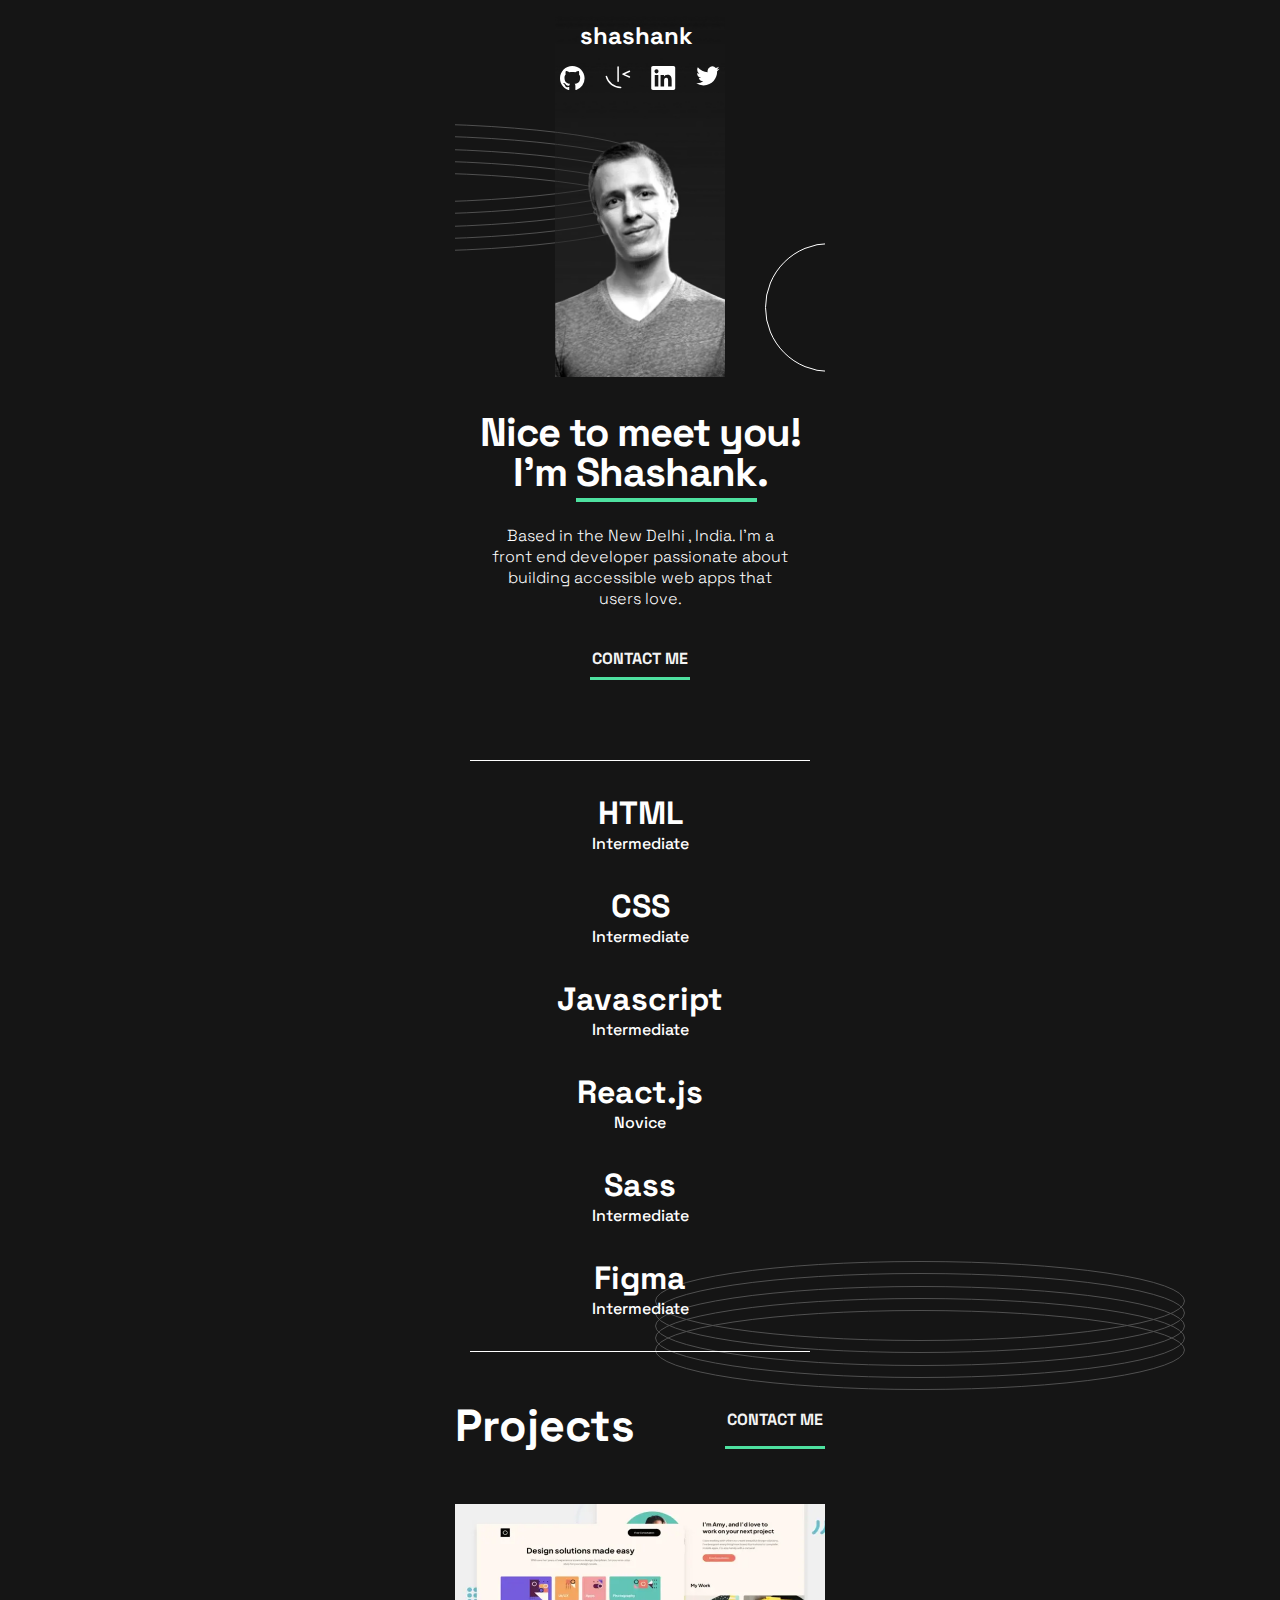
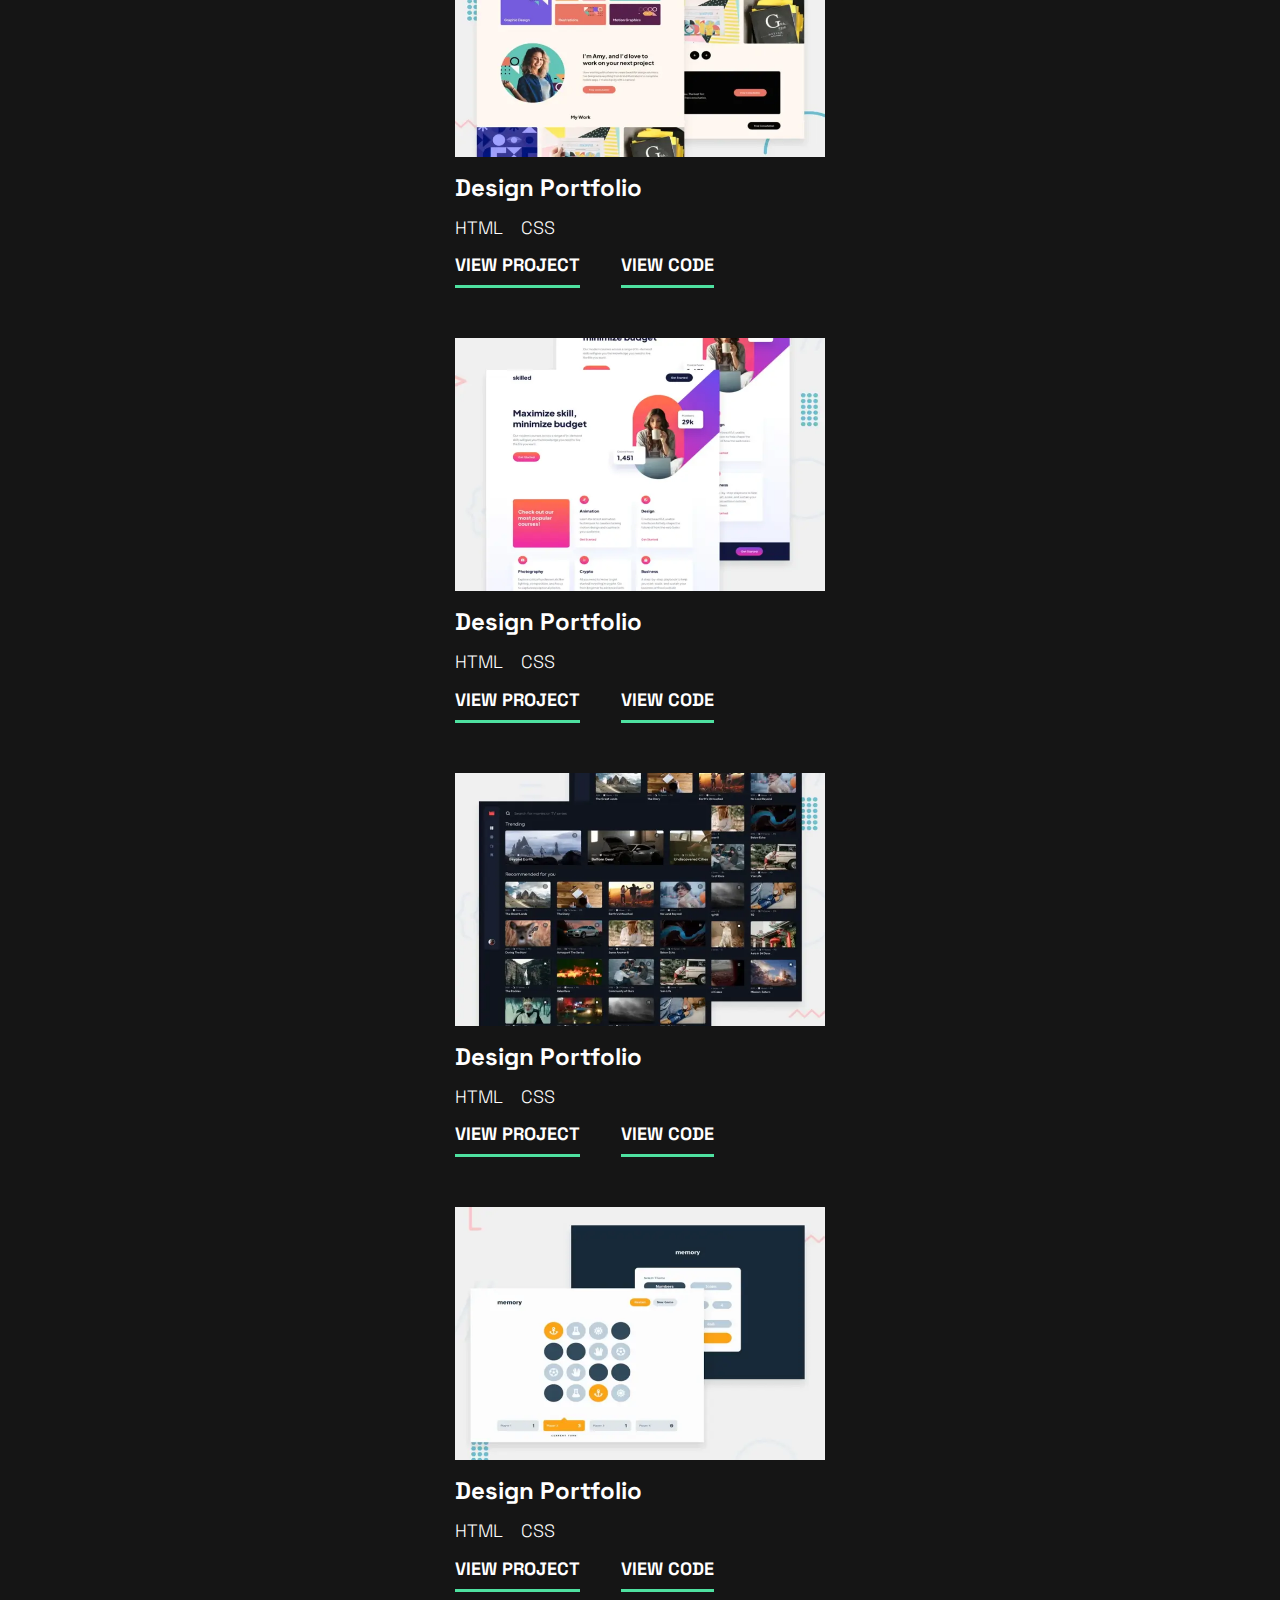
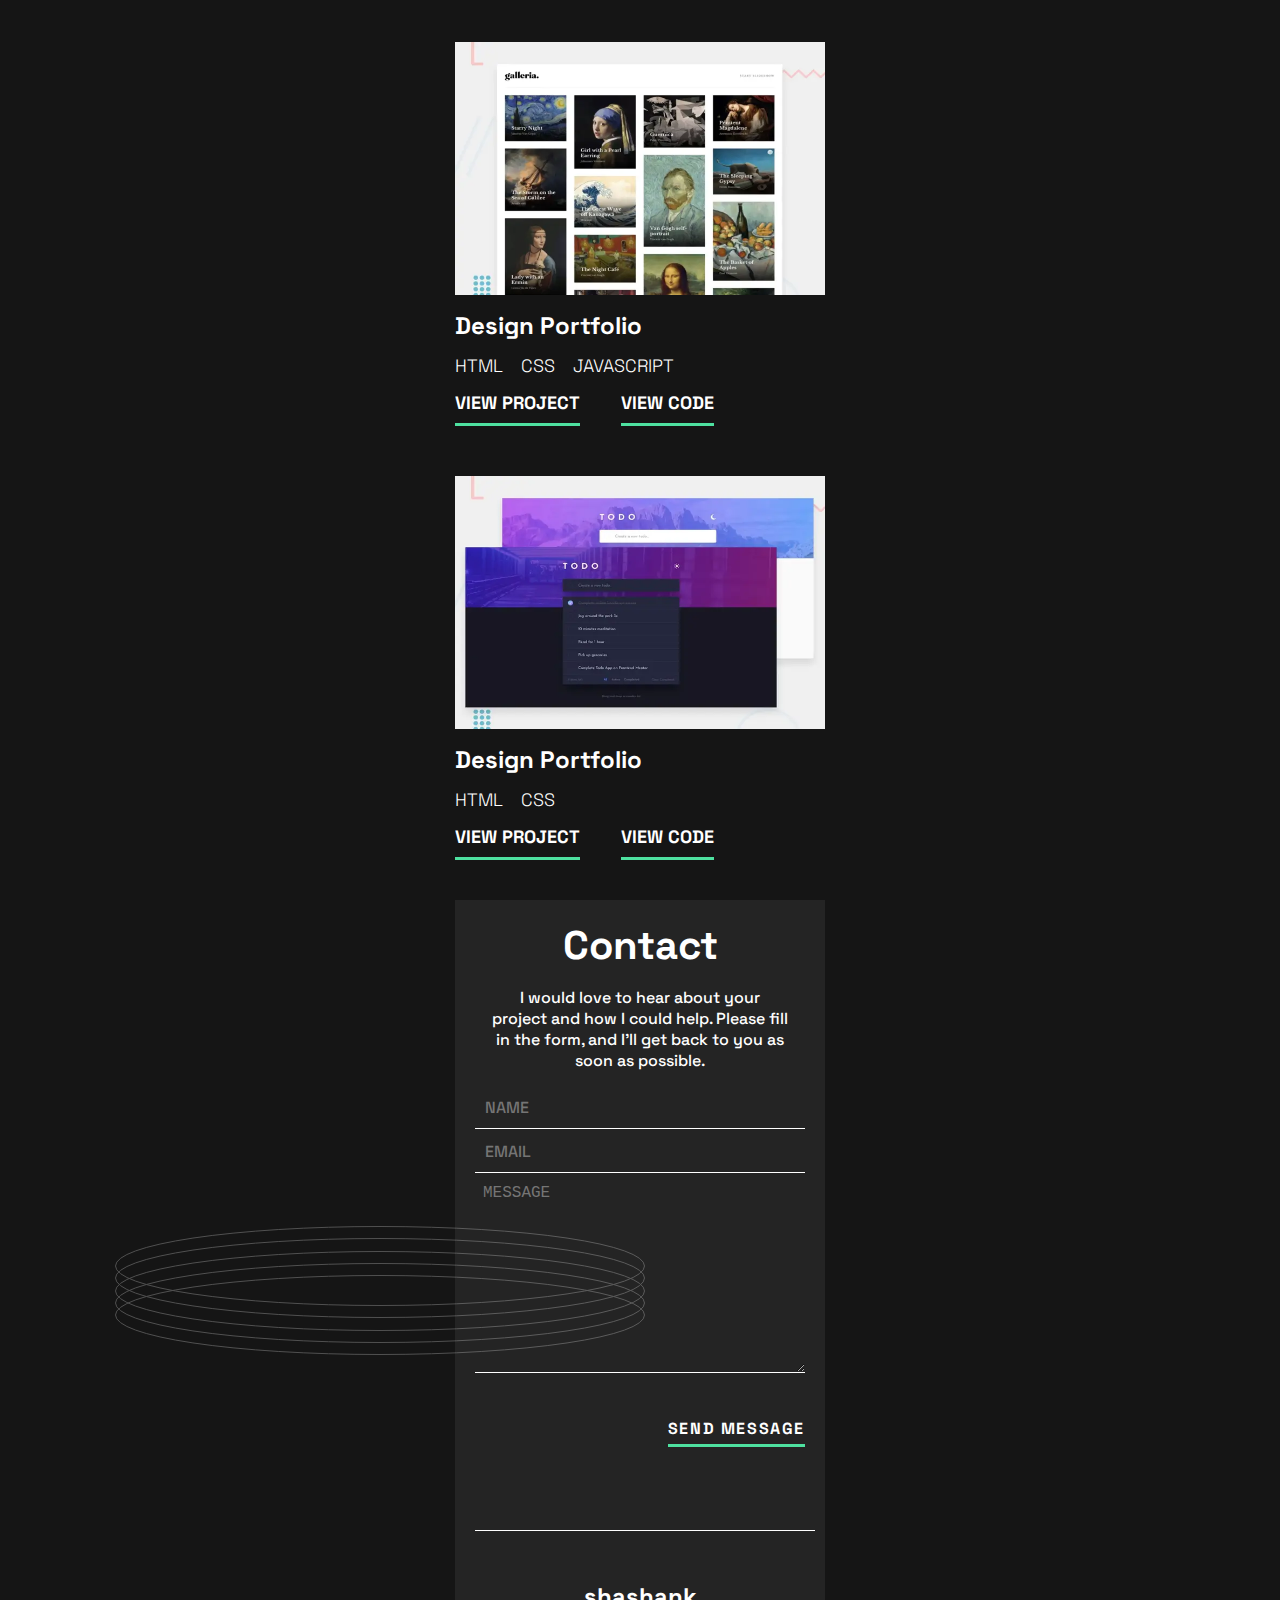
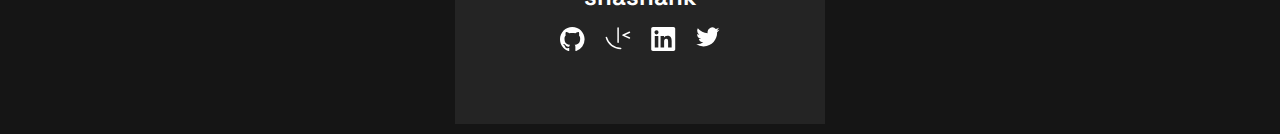
==== index.html @ 98fce2a8 "Add files via upload" ====
<!DOCTYPE html>
<html lang="en">
<head>
    <meta charset="UTF-8">
    <meta name="viewport" content="width=device-width, initial-scale=1.0">
    <title>Portfolio</title>
    <link rel="stylesheet" href="style.css">
</head>
<body>
    <div class="hero-img"></div>
    <div class="wrapper">
        <header>
            <div class="logo">shashank</div>
            <nav>
                <ul>
                    <li><a href="#"><img src="./assets/images/icon-github.svg" alt=""></a></li>
                    <li><a href="#"><img src="./assets/images/icon-frontend-mentor.svg" alt=""></a></li>
                    <li><a href="#"><img src="./assets/images/icon-linkedin.svg" alt=""></a></li>
                    <li><a href="#"><img src="./assets/images/icon-twitter.svg" alt=""></a></li>
                </ul>
            </nav>
            <div class="decoration">
               <div class="rings"></div>
                <div class="circle"></div>
            </div>
        </header>
        <main>
                <h1>Nice to meet you! I'm <span>Shashank</span>.</h1>
                <h2>Based in the New Delhi , India. I'm a front end developer passionate about building accessible web apps that users love.</h2>

                <p class="contact"><a href="#">Contact Me</a></p>
                
                <span id="separator"></span>
        </main> 
        <section class="skills">
            <h3>HTML</h3>
            <p>Intermediate</p>
            
            <h3>CSS</h3>
            <p>Intermediate</p>

            <h3>Javascript</h3>
            <p>Intermediate</p>

            <h3>React.js</h3>
            <p>Novice</p>

            <h3>Sass</h3>
            <p>Intermediate</p>
            
            <h3>Figma</h3>
            <p>Intermediate</p>
            <div class="rings left"></div>
            <span id="separator"></span>
        </section>
        <section>
            <div class="works">
                <h2>Projects</h2>
                <h3 class="contact"><a href="#">Contact me</a></h3>
            </div>
            <div class="projects">
                <img src="./assets/images/thumbnail-project-1-small.webp" alt="">
                <p class="title">Design Portfolio</p>
                <div class="tag">
                    <p>html</p>
                    <p>css</p>
                </div>
                <div class="source">
                    <a href="#" class="live">View Project</a>
                    <a href="#" class="live">View Code</a>
                </div>
            </div>
            <div class="projects">
                <img src="./assets/images/thumbnail-project-2-small.webp" alt="">
                <p class="title">Design Portfolio</p>
                <div class="tag">
                    <p>html</p>
                    <p>css</p>
                </div>
                <div class="source">
                    <a href="#" class="live">View Project</a>
                    <a href="#" class="live">View Code</a>
                </div>
            </div>
            <div class="projects">
                <img src="./assets/images/thumbnail-project-4-small.webp" alt="">
                <p class="title">Design Portfolio</p>
                <div class="tag">
                    <p>html</p>
                    <p>css</p>
                </div>
                <div class="source">
                    <a href="#" class="live">View Project</a>
                    <a href="#" class="live">View Code</a>
                </div>
            </div>
            <div class="projects">
                <img src="./assets/images/thumbnail-project-5-small.webp" alt="">
                <p class="title">Design Portfolio</p>
                <div class="tag">
                    <p>html</p>
                    <p>css</p>
                </div>
                <div class="source">
                    <a href="#" class="live">View Project</a>
                    <a href="#" class="live">View Code</a>
                </div>
            </div>
            <div class="projects">
                <img src="./assets/images/thumbnail-project-6-small.webp" alt="">
                <p class="title">Design Portfolio</p>
                <div class="tag">
                    <p>html</p>
                    <p>css</p>
                    <p>Javascript</p>
                </div>
                <div class="source">
                    <a href="#" class="live">View Project</a>
                    <a href="#" class="live">View Code</a>
                </div>
            </div>
            <div class="projects">
                <img src="./assets/images/thumbnail-project-3-small.webp" alt="">
                <p class="title">Design Portfolio</p>
                <div class="tag">
                    <p>html</p>
                    <p>css</p>
                </div>
                <div class="source">
                    <a href="#" class="live">View Project</a>
                    <a href="#" class="live">View Code</a>
                </div>
            </div>
        </section>
        <section class="contact-form">
            <h1>Contact</h1>
            <h3>I would love to hear about your project and how I could help. Please fill in the form, and I’ll get back to you as soon as possible.</h3>
            <form action="POST">
               <input type="text" placeholder="NAME">
               <input type="email" placeholder="EMAIL">
               <textarea name="message" id="" cols="30" rows="10" placeholder="MESSAGE"></textarea>
               <div class="form"></div>
               <p class="submit"><a href="#" type="submit">Send Message</a></p>
              
            </form>
            <span id="separator"></span>
            <header class="footer">
                <div class="logo">shashank</div>
                <nav>
                    <ul>
                        <li><a href="#"><img src="./assets/images/icon-github.svg" alt=""></a></li>
                        <li><a href="#"><img src="./assets/images/icon-frontend-mentor.svg" alt=""></a></li>
                        <li><a href="#"><img src="./assets/images/icon-linkedin.svg" alt=""></a></li>
                        <li><a href="#"><img src="./assets/images/icon-twitter.svg" alt=""></a></li>
                    </ul>
                </nav>
            </header>
        </section>
        
    </div>
</body>
</html>
---- style.css ----
/* -----------------root values -------------------- */
@import url('https://fonts.googleapis.com/css2?family=Space+Grotesk:wght@300;400;500;600;700&display=swap');
:root{
    --background-color: #151515;
    --green-color: #4EE1A0;
    --light-dark: #242424;
    --white: #D9D9D9;
    --pure-white: #FFFFFF;
}
html{
    font-size: 62.5%;
}
::-webkit-scrollbar{
    display: none;
}
.HeadingXL{
    font-family: 'Space Grotesk', sans-serif;
    font-weight: bold;
    font-size: 8.8rem;
    line-height: 8.8rem;
    letter-spacing: -.2rem;
}

.HeadingL{
    font-family: 'Space Grotesk' , sans-serif;
    font-weight: bold;
    font-size: 4.8rem;
    line-height: 5.6rem;
    letter-spacing: -.1rem;
    

}

.HeadingM{
    font-family: 'Space Grotesk';
    font-weight: bold;
    font-size: 2.4rem;
    line-height: 3.2rem;
    letter-spacing: 0rem;
}

.Body{
    font-family: 'Space Grotesk', sans-serif;
    font-weight: 500;
    font-size: 1.8rem;
    line-height: 2.8rem;
    letter-spacing: 0;
}

/* !-----------------------------------Mobile First CSS ------------------------------ */
/* ------------------------body------------------------- */
*,::before,::after{
    margin: 0;
    padding: 0;
    box-sizing: border-box;
    
}
body{
    background-color: var(--background-color);
    font-family: 'Space Grotesk', sans-serif;
    color: white;
    max-width: 365px;
    height: auto;
    margin: 0 auto;
    max-width: 37em;
    
}

/*----------header-----------------*/
.wrapper{
    margin: 0 auto;
    max-width: 37em;
    overflow: hidden;
}


header{
   padding: 2em;
}
.logo{
    font-size: 2.4rem;
    width: 12rem;
    font-weight: bold;
    margin: 0 auto;
    z-index: 1;
}
nav ul {
    z-index: 1;
    display: flex;
    justify-content: center;
    gap: 2em;
    margin-top: 1.5em;
    list-style: none;
}

.hero-img{
    background-image: url('./assets/images/image-profile-mobile.webp');
    background-repeat: no-repeat;
    width: 17em;
    height: 38em;
    background-position: center center;
    background-size: contain;
    margin: 0 auto;
    z-index: -2;
    position: absolute;
    top: 0;
    left: 0;
    right: 0;
}
.decoration{
    height: 30em;
}
.rings{
    background: url('./assets/images/pattern-rings.svg');
    width: 60em;
    height: 30em;
    background-repeat: no-repeat;
    z-index: -3;
    position: relative;
    transform: translateX(-35em) translateY(3em);
}
.circle{
    background: url('./assets/images/pattern-circle.svg');
    width: 20em;
    height: 130px;
    position: relative;
    transform: translateX(29em) translateY(-15em);
    background-repeat: no-repeat;
    z-index: -4;
}
/* ----------------------main------------------- */

main h1{

    font-weight: bold;
    font-size: 4rem;
    line-height: 4rem;
    letter-spacing: -.1rem;
    text-align: center;
    top: 10em;
}
main h1 span{
    border-bottom: .4rem solid #4ee1a0;
}

main h2 {
    font-weight: 200;
    font-size: 1.6rem;
    text-align: center;
    padding: 2em;
}

.contact{
    text-align: center;
    text-transform: uppercase;
    font-size: 1.6rem;
    font-weight: bold;
    border-bottom: .3rem solid #4ee1a0;
    width: 10rem;
    margin: 0 auto 5em auto;
}

.contact a{
    color: #f3f3f3;
    text-decoration: none;
    padding-bottom: .5em;
    line-height: 2.25;
}

#separator{
    display:block;
    width: 34em;
    margin: 0 auto;
    border-bottom: 1px solid white;
}

.skills h3{
    text-align: center;
    font-size: 3.2rem;
    font-weight: bold;
    margin: 0;
}
.skills p{
    text-align: center;
    font-weight: 500;
    font-size: 1.6rem;
    margin-bottom: 2em;
}
.skills h3:nth-child(1){
    margin-top: 1em;
}

.left{
    width: 60em;
    transform: translateX(20em) translateY(-9em);
    z-index: -4;
    position: absolute;
}
.works{
    font-weight: bold;
    font-size: 3rem;
    display: flex;
    align-items: center;
    padding-top: 1.5em;
    justify-content: space-between;
}
.works .contact{
    margin: 0 ;
    padding-bottom: .5em;
}

/* ---------Projects------------ */
.projects{

   margin-top: 5em;

}
.projects img{
    width: 37em;
    height: 25.3em;
}
.projects .title{
    margin-top: .5em;
    font-size: 2.4rem;
    font-weight: bold;
    /* line-height: 3.2; */
}
.projects .tag  {
    text-align: right;
    text-transform: uppercase;
    display: flex;
    gap: 1em;
    font-size: 1.8rem;
    font-weight: 300;
    line-height: 2.8;
}
.source{
    display: flex;
    justify-content: space-between;
    width: 70%;
    font-size: 1.8rem;
    font-weight: bold;
    text-transform: uppercase;
}
.source a{
    text-decoration: none;
    color: white;
    padding-bottom: .5em;
    border-bottom: .2em solid #4ee1a0;
}
/* ------------contact form----------- */
.contact-form{
    margin-top: 4em;
    padding: 2em;
    background-color: var(--light-dark);
    text-align: center;
}
.contact-form h1{
    font-size: 4rem;
    font-weight: bold;
}
.contact-form h3{
    font-weight: 500;
    font-size: 1.6rem;
    padding: 1em;
}

.contact-form form input{
    font-family: 'Space Grotesk', sans-serif;
   width: 100%;
   font-size: 1.6rem;
   padding: .6em;
   font-weight: 500;
}

.contact-form form input[type="text"]{
    background: none;
    border-style: none;
    border-bottom: 1px solid white;
    margin-bottom: .2em;
    color: white;
   
}
.contact-form form input[type="email"]{
    background: none;
    border-style: none;
    border-bottom: 1px solid white;
    margin-bottom: .2em;
    color: white;
}
.contact-form form textarea{
    width: 100%;
    background: none;
    border-style: none;
    border-bottom: 1px solid white;
    color: white;
    font-size: 1.6rem;
    padding: .5em;
    font-weight: 500;
}
.submit{
    font-size: 1.6rem;
    font-weight: bold;
    text-transform: uppercase;
    line-height: 2.6;
    letter-spacing: .1em;
    text-align: right;
    padding-top: 2em;
    margin-bottom: 5em;
}

.form{
    background: url('./assets/images/pattern-rings.svg');
    width: 60em;
    transform: translateX(-36em) translateY(-15em);
    height: 20em;
    max-height: 20em;
    position: absolute;
    background-repeat: no-repeat;
    overflow: hidden;

}
.submit a{
    text-decoration: none;
    color: white;
    padding-bottom: .3em;
    border-bottom: .3rem solid #4ee1a0;
    
}
.footer{
    padding: 5em;
}

/* -------------Micro Interactions------------ */

 .contact:hover a{
    color: #4ee1a0;
}

.source .live:hover {
    color:#4ee1a0;
}

.submit:hover a{
    color:#4EE1A0;
}

.contact-form input[type="text"]:active,
.contact-form input[type="text"]:focus,
.contact-form input[type="email"]:active,
.contact-form input[type="email"]:focus,
.contact-form textarea:active,
.contact-form textarea:focus{
    outline: none;
    border-bottom: 1px solid #4ee1a0;
}
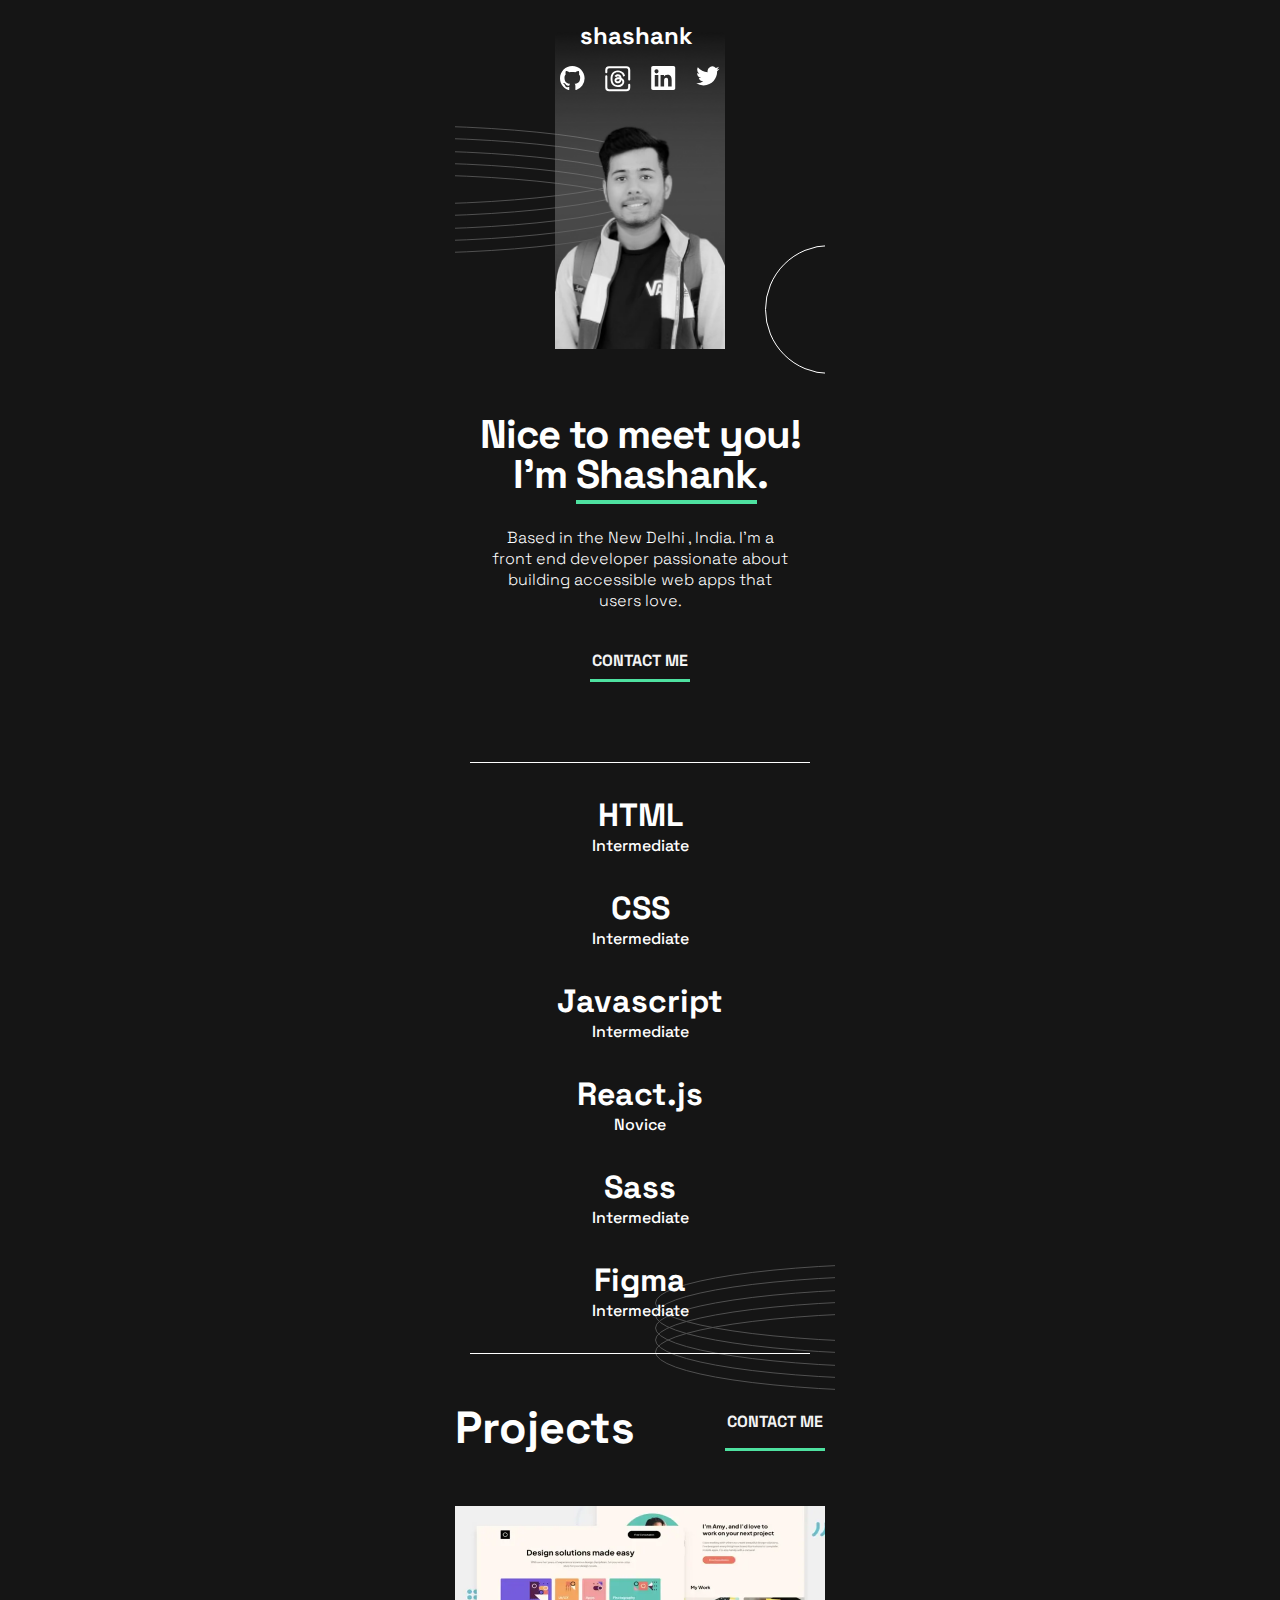
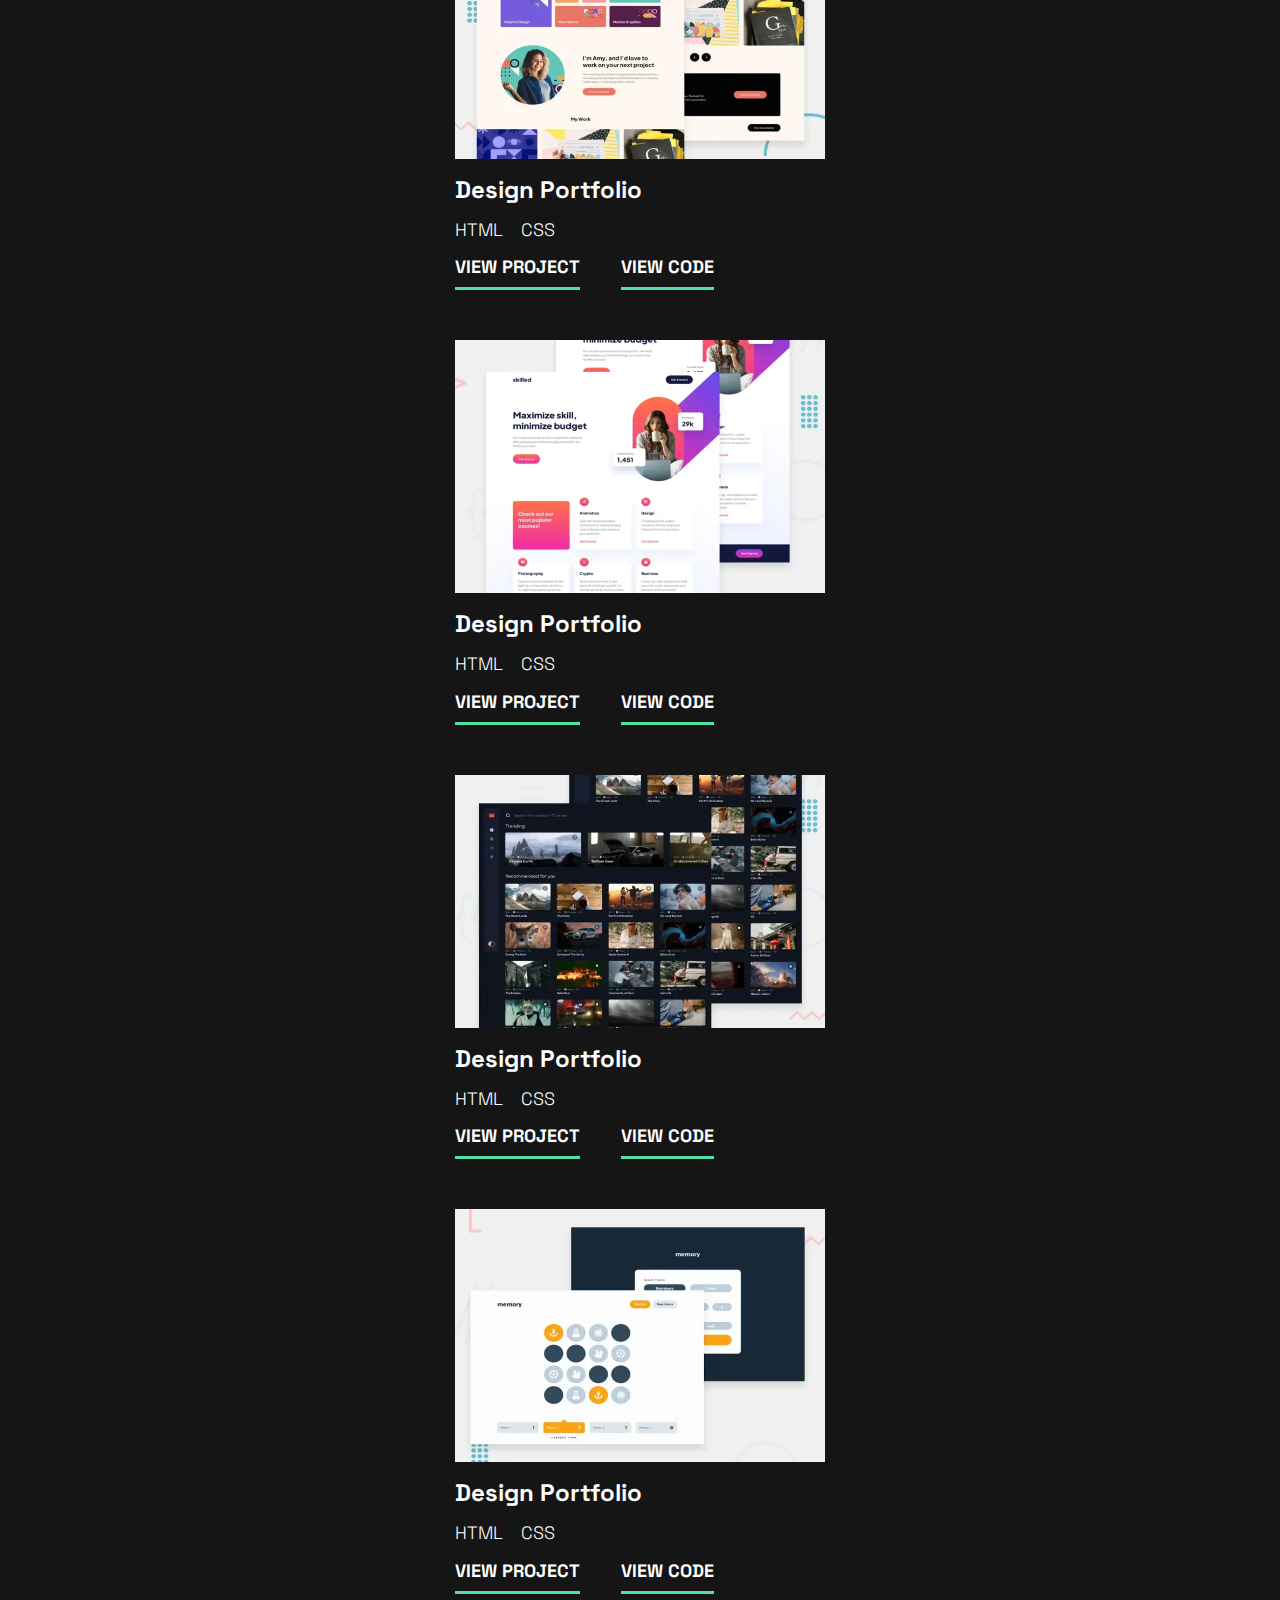
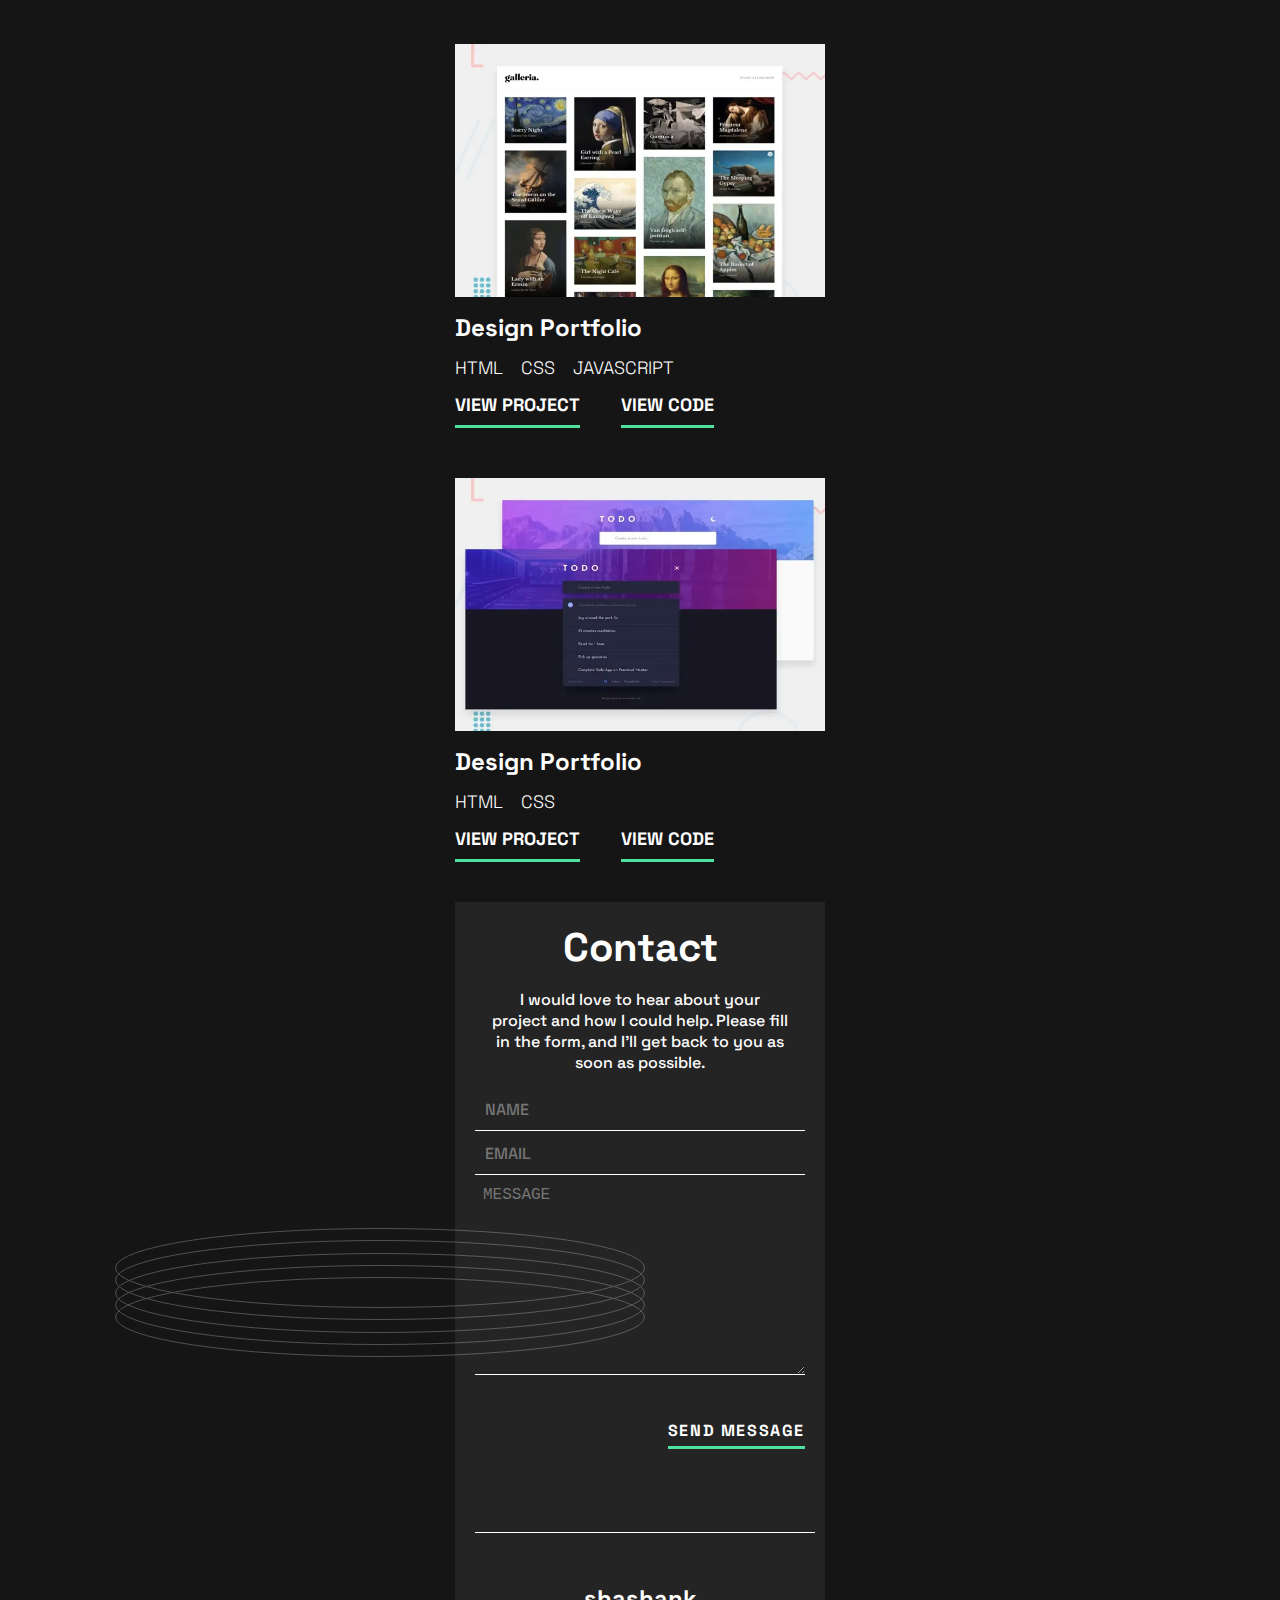
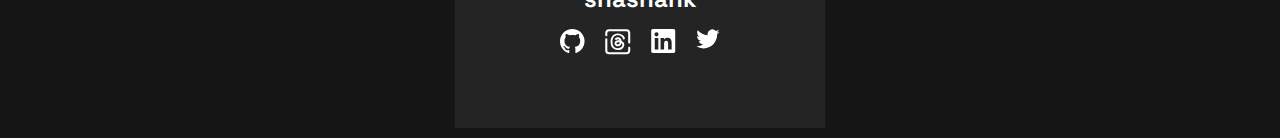
==== commit c037c5f5: "Updated Links" ====
--- a/index.html
+++ b/index.html
@@ -13,10 +13,10 @@
             <div class="logo">shashank</div>
             <nav>
                 <ul>
-                    <li><a href="#"><img src="./assets/images/icon-github.svg" alt=""></a></li>
-                    <li><a href="#"><img src="./assets/images/icon-frontend-mentor.svg" alt=""></a></li>
-                    <li><a href="#"><img src="./assets/images/icon-linkedin.svg" alt=""></a></li>
-                    <li><a href="#"><img src="./assets/images/icon-twitter.svg" alt=""></a></li>
+                    <li><a href="https://github.com/shashankdangi" target="_blank"><img src="./assets/images/icon-github.svg" alt=""></a></li>
+                    <li><a href="https://www.threads.net/@its_shashankdangi" target="_blank"><img src="./assets/images/threads.svg" alt=""></a></li>
+                    <li><a href="https://www.linkedin.com/in/shashank-dangi/" target="_blank"><img src="./assets/images/icon-linkedin.svg" alt=""></a></li>
+                    <li><a href="https://twitter.com/sss12212001" target="_blank"><img src="./assets/images/icon-twitter.svg" alt=""></a></li>
                 </ul>
             </nav>
             <div class="decoration">
@@ -148,10 +148,10 @@
                 <div class="logo">shashank</div>
                 <nav>
                     <ul>
-                        <li><a href="#"><img src="./assets/images/icon-github.svg" alt=""></a></li>
-                        <li><a href="#"><img src="./assets/images/icon-frontend-mentor.svg" alt=""></a></li>
-                        <li><a href="#"><img src="./assets/images/icon-linkedin.svg" alt=""></a></li>
-                        <li><a href="#"><img src="./assets/images/icon-twitter.svg" alt=""></a></li>
+                        <li><a href="https://github.com/shashankdangi" target="_blank"><img src="./assets/images/icon-github.svg" alt=""></a></li>
+                        <li><a href="https://www.threads.net/@its_shashankdangi" target="_blank"><img src="./assets/images/threads.svg" alt=""></a></li>
+                        <li><a href="https://www.linkedin.com/in/shashank-dangi/" target="_blank"><img src="./assets/images/icon-linkedin.svg" alt=""></a></li>
+                        <li><a href="https://twitter.com/sss12212001" target="_blank"><img src="./assets/images/icon-twitter.svg" alt=""></a></li>
                     </ul>
                 </nav>
             </header>
--- a/style.css
+++ b/style.css
@@ -94,7 +94,7 @@
 }
 
 .hero-img{
-    background-image: url('./assets/images/image-profile-mobile.webp');
+    background-image: url('./photo.webp');
     background-repeat: no-repeat;
     width: 17em;
     height: 38em;
@@ -195,6 +195,7 @@
     transform: translateX(20em) translateY(-9em);
     z-index: -4;
     position: absolute;
+    width: 18em;
 }
 .works{
     font-weight: bold;
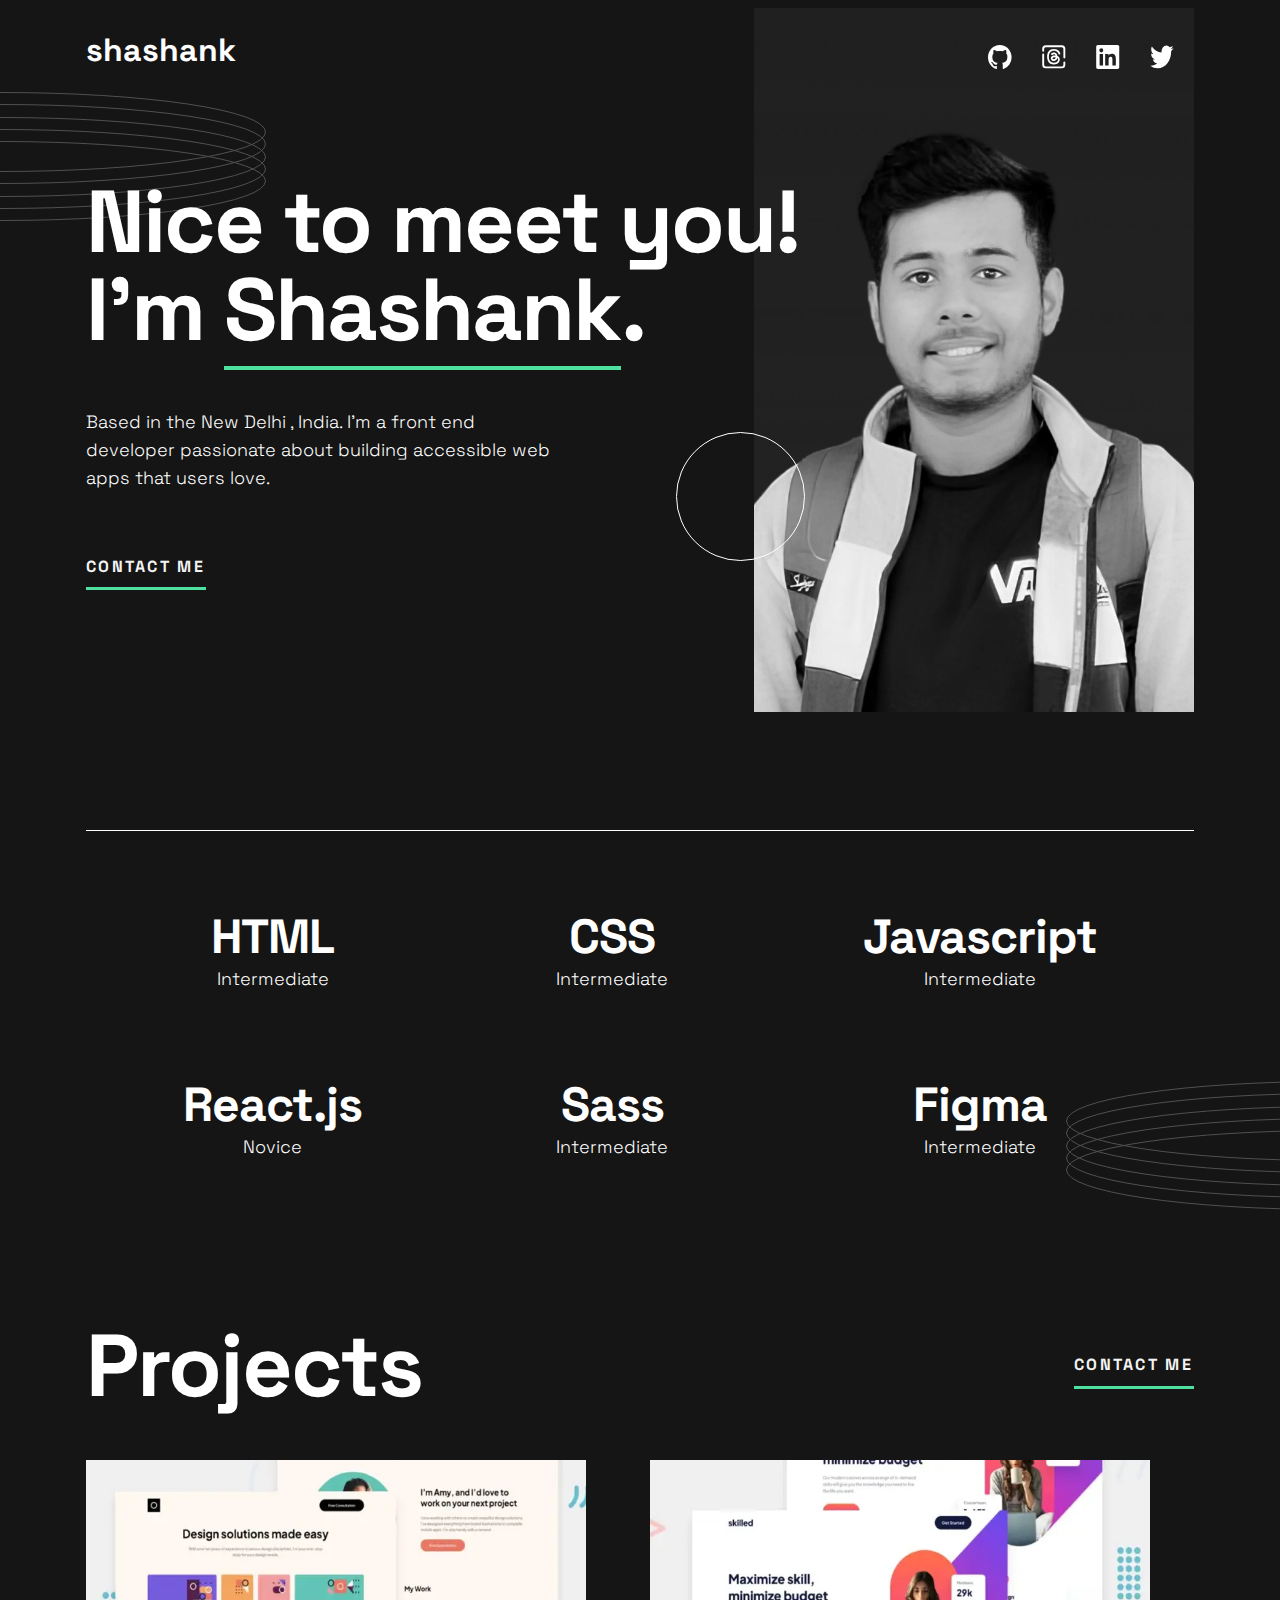
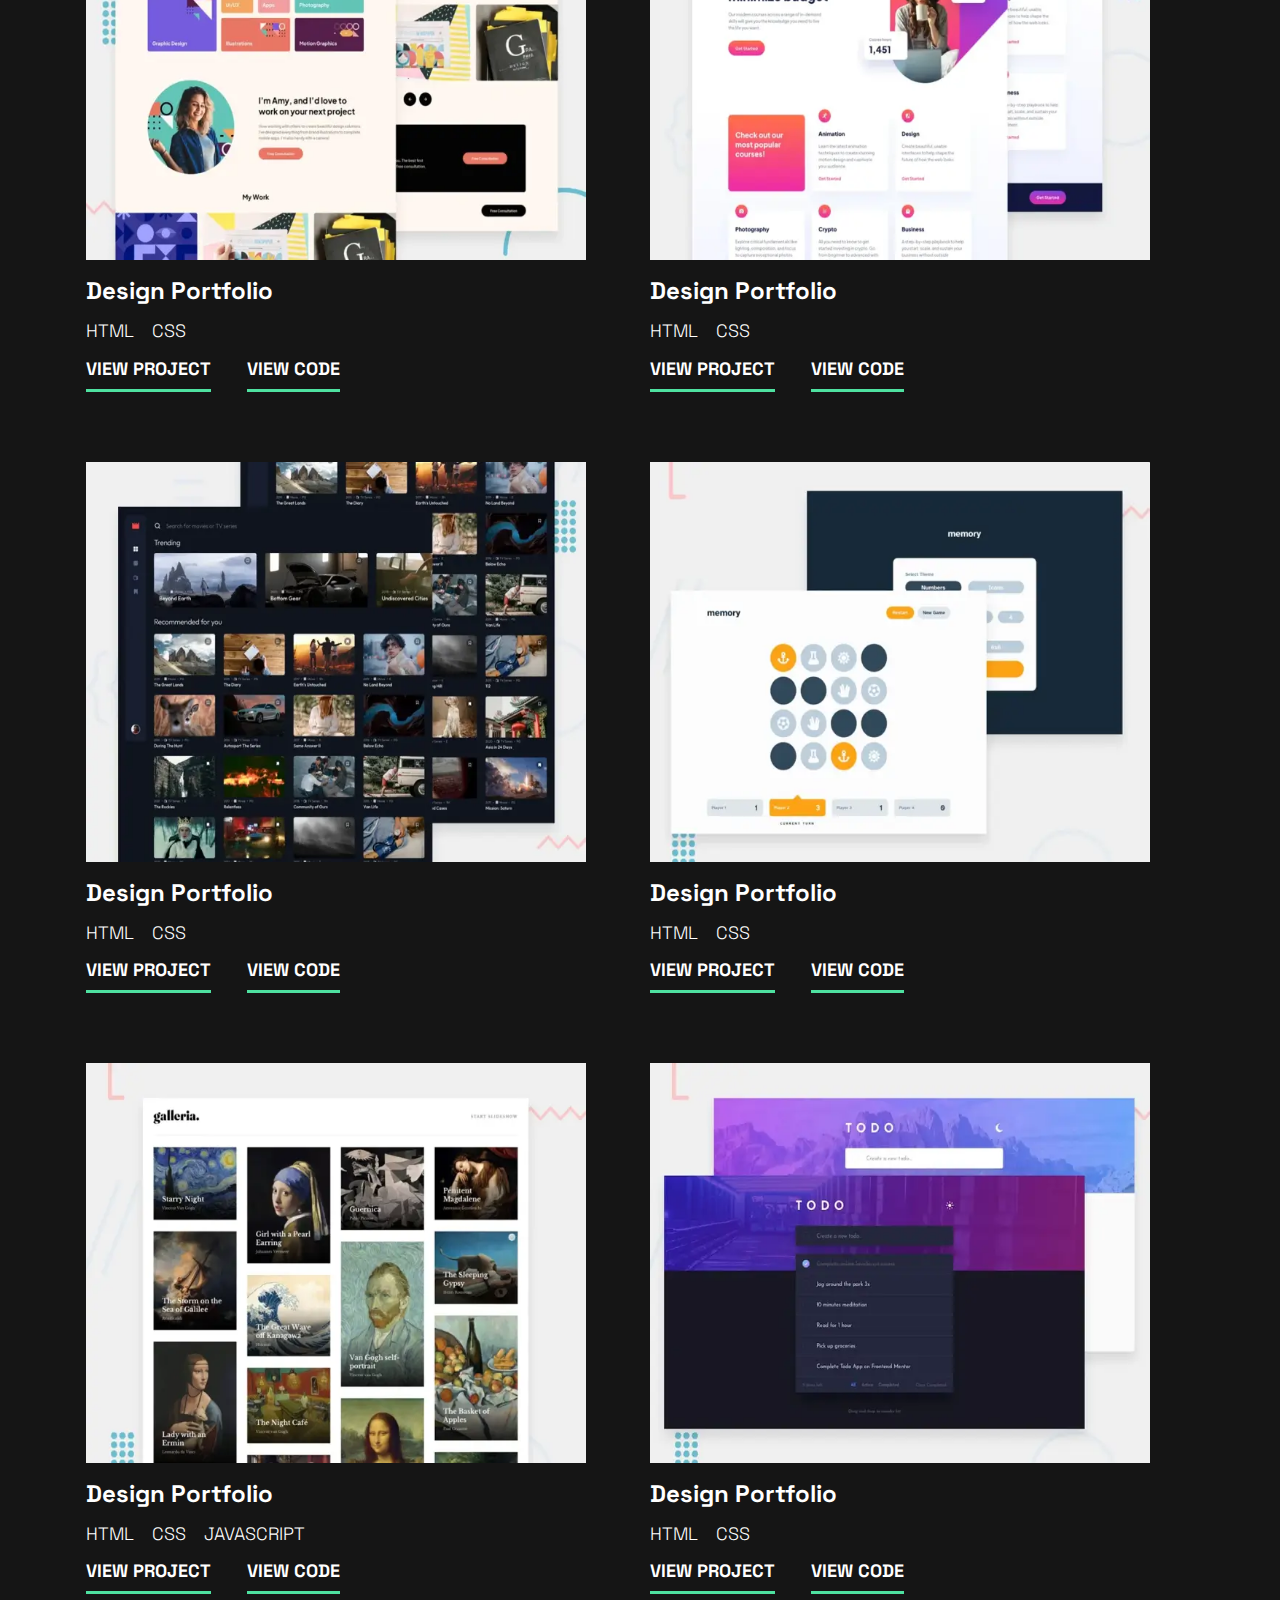
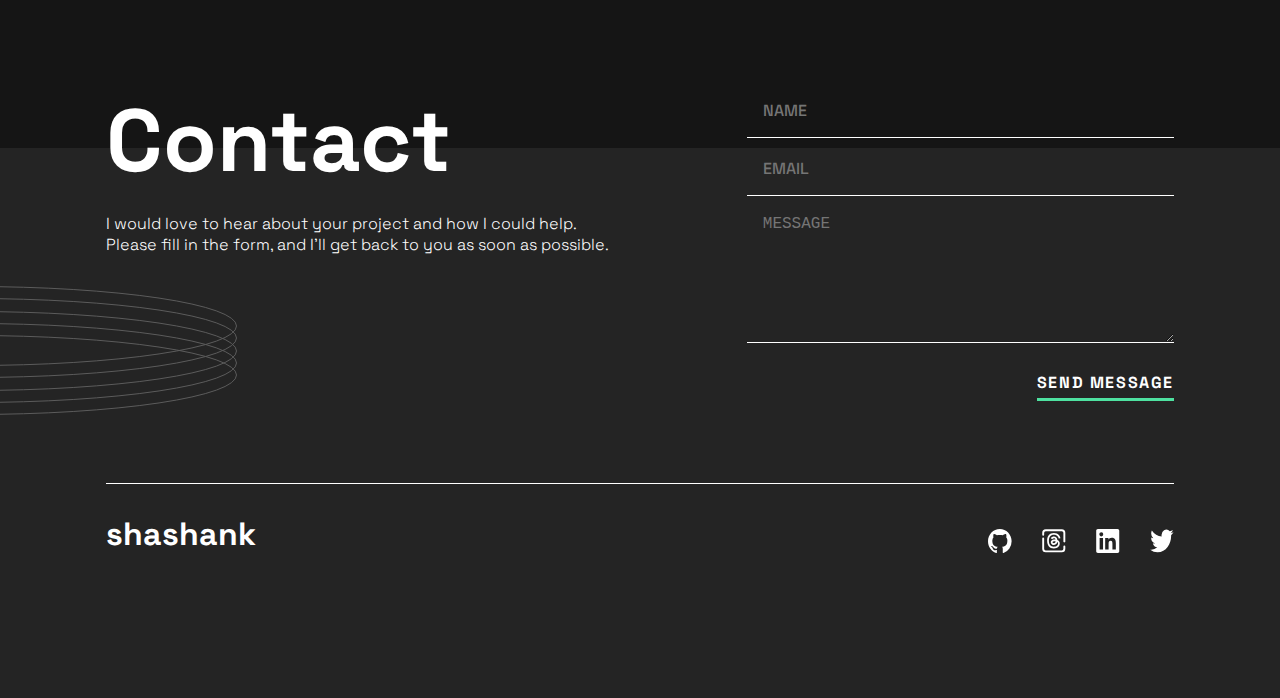
==== commit 9954a87a: "added desktop version css and optimised mobile css as per desktop css needs" ====
--- a/index.html
+++ b/index.html
@@ -1,11 +1,13 @@
 <!DOCTYPE html>
 <html lang="en">
+
 <head>
-    <meta charset="UTF-8">
-    <meta name="viewport" content="width=device-width, initial-scale=1.0">
+    <meta charset="UTF-8" />
+    <meta name="viewport" content="width=device-width, initial-scale=1.0" />
     <title>Portfolio</title>
-    <link rel="stylesheet" href="style.css">
+    <link rel="stylesheet" href="style.css" />
 </head>
+
 <body>
     <div class="hero-img"></div>
     <div class="wrapper">
@@ -19,131 +21,155 @@
                     <li><a href="https://twitter.com/sss12212001" target="_blank"><img src="./assets/images/icon-twitter.svg" alt=""></a></li>
                 </ul>
             </nav>
-            <div class="decoration">
-               <div class="rings"></div>
-                <div class="circle"></div>
+        </header>
+        <div class="rings"></div>
+        <div class="circle"></div>
+        <main>
+            <h1>Nice to meet you! I'm <span>Shashank</span>.</h1>
+            <h2>
+                Based in the New Delhi , India. I'm a front end developer passionate
+                about building accessible web apps that users love.
+            </h2>
+
+            <p class="contact"><a href="#">Contact Me</a></p>
+        </main>
+        <span class="separator"></span>
+        <section class="skills">
+            <div>
+                <h3>HTML</h3>
+                <p>Intermediate</p>
             </div>
-        </header>
-        <main>
-                <h1>Nice to meet you! I'm <span>Shashank</span>.</h1>
-                <h2>Based in the New Delhi , India. I'm a front end developer passionate about building accessible web apps that users love.</h2>
 
-                <p class="contact"><a href="#">Contact Me</a></p>
-                
-                <span id="separator"></span>
-        </main> 
-        <section class="skills">
-            <h3>HTML</h3>
-            <p>Intermediate</p>
-            
-            <h3>CSS</h3>
-            <p>Intermediate</p>
+            <div>
+                <h3>CSS</h3>
+                <p>Intermediate</p>
+            </div>
 
-            <h3>Javascript</h3>
-            <p>Intermediate</p>
+            <div>
+                <h3>Javascript</h3>
+                <p>Intermediate</p>
+            </div>
 
-            <h3>React.js</h3>
-            <p>Novice</p>
+            <div>
+                <h3>React.js</h3>
+                <p>Novice</p>
+            </div>
 
-            <h3>Sass</h3>
-            <p>Intermediate</p>
-            
-            <h3>Figma</h3>
-            <p>Intermediate</p>
+            <div>
+                <h3>Sass</h3>
+                <p>Intermediate</p>
+            </div>
+
+            <div>
+                <h3>Figma</h3>
+                <p>Intermediate</p>
+            </div>
             <div class="rings left"></div>
-            <span id="separator"></span>
         </section>
+        <span class="separator"></span>
         <section>
             <div class="works">
                 <h2>Projects</h2>
                 <h3 class="contact"><a href="#">Contact me</a></h3>
             </div>
-            <div class="projects">
-                <img src="./assets/images/thumbnail-project-1-small.webp" alt="">
-                <p class="title">Design Portfolio</p>
-                <div class="tag">
-                    <p>html</p>
-                    <p>css</p>
+            <div class="project">
+                <div class="projects">
+                    <img src="./assets/images/thumbnail-project-1-small.webp" alt="" />
+                    <p class="title">Design Portfolio</p>
+                    <div class="tag">
+                        <p>html</p>
+                        <p>css</p>
+                    </div>
+                    <div class="source">
+                        <a href="#" class="live">View Project</a>
+                        <a href="#" class="live">View Code</a>
+                    </div>
                 </div>
-                <div class="source">
-                    <a href="#" class="live">View Project</a>
-                    <a href="#" class="live">View Code</a>
+                <div class="projects">
+                    <img src="./assets/images/thumbnail-project-2-small.webp" alt="" />
+                    <p class="title">Design Portfolio</p>
+                    <div class="tag">
+                        <p>html</p>
+                        <p>css</p>
+                    </div>
+                    <div class="source">
+                        <a href="#" class="live">View Project</a>
+                        <a href="#" class="live">View Code</a>
+                    </div>
                 </div>
-            </div>
-            <div class="projects">
-                <img src="./assets/images/thumbnail-project-2-small.webp" alt="">
-                <p class="title">Design Portfolio</p>
-                <div class="tag">
-                    <p>html</p>
-                    <p>css</p>
+                <div class="projects">
+                    <img src="./assets/images/thumbnail-project-4-small.webp" alt="" />
+                    <p class="title">Design Portfolio</p>
+                    <div class="tag">
+                        <p>html</p>
+                        <p>css</p>
+                    </div>
+                    <div class="source">
+                        <a href="#" class="live">View Project</a>
+                        <a href="#" class="live">View Code</a>
+                    </div>
                 </div>
-                <div class="source">
-                    <a href="#" class="live">View Project</a>
-                    <a href="#" class="live">View Code</a>
+                <div class="projects">
+                    <img src="./assets/images/thumbnail-project-5-small.webp" alt="" />
+                    <p class="title">Design Portfolio</p>
+                    <div class="tag">
+                        <p>html</p>
+                        <p>css</p>
+                    </div>
+                    <div class="source">
+                        <a href="#" class="live">View Project</a>
+                        <a href="#" class="live">View Code</a>
+                    </div>
                 </div>
-            </div>
-            <div class="projects">
-                <img src="./assets/images/thumbnail-project-4-small.webp" alt="">
-                <p class="title">Design Portfolio</p>
-                <div class="tag">
-                    <p>html</p>
-                    <p>css</p>
+                <div class="projects">
+                    <img src="./assets/images/thumbnail-project-6-small.webp" alt="" />
+                    <p class="title">Design Portfolio</p>
+                    <div class="tag">
+                        <p>html</p>
+                        <p>css</p>
+                        <p>Javascript</p>
+                    </div>
+                    <div class="source">
+                        <a href="#" class="live">View Project</a>
+                        <a href="#" class="live">View Code</a>
+                    </div>
                 </div>
-                <div class="source">
-                    <a href="#" class="live">View Project</a>
-                    <a href="#" class="live">View Code</a>
-                </div>
-            </div>
-            <div class="projects">
-                <img src="./assets/images/thumbnail-project-5-small.webp" alt="">
-                <p class="title">Design Portfolio</p>
-                <div class="tag">
-                    <p>html</p>
-                    <p>css</p>
-                </div>
-                <div class="source">
-                    <a href="#" class="live">View Project</a>
-                    <a href="#" class="live">View Code</a>
-                </div>
-            </div>
-            <div class="projects">
-                <img src="./assets/images/thumbnail-project-6-small.webp" alt="">
-                <p class="title">Design Portfolio</p>
-                <div class="tag">
-                    <p>html</p>
-                    <p>css</p>
-                    <p>Javascript</p>
-                </div>
-                <div class="source">
-                    <a href="#" class="live">View Project</a>
-                    <a href="#" class="live">View Code</a>
-                </div>
-            </div>
-            <div class="projects">
-                <img src="./assets/images/thumbnail-project-3-small.webp" alt="">
-                <p class="title">Design Portfolio</p>
-                <div class="tag">
-                    <p>html</p>
-                    <p>css</p>
-                </div>
-                <div class="source">
-                    <a href="#" class="live">View Project</a>
-                    <a href="#" class="live">View Code</a>
+                <div class="projects">
+                    <img src="./assets/images/thumbnail-project-3-small.webp" alt="" />
+                    <p class="title">Design Portfolio</p>
+                    <div class="tag">
+                        <p>html</p>
+                        <p>css</p>
+                    </div>
+                    <div class="source">
+                        <a href="#" class="live">View Project</a>
+                        <a href="#" class="live">View Code</a>
+                    </div>
                 </div>
             </div>
         </section>
         <section class="contact-form">
-            <h1>Contact</h1>
-            <h3>I would love to hear about your project and how I could help. Please fill in the form, and I’ll get back to you as soon as possible.</h3>
-            <form action="POST">
-               <input type="text" placeholder="NAME">
-               <input type="email" placeholder="EMAIL">
-               <textarea name="message" id="" cols="30" rows="10" placeholder="MESSAGE"></textarea>
-               <div class="form"></div>
-               <p class="submit"><a href="#" type="submit">Send Message</a></p>
-              
-            </form>
-            <span id="separator"></span>
+            <div class="items">
+                <div class="nleft">
+                    <h1>Contact</h1>
+                    <h3>
+                        I would love to hear about your project and how I could help. Please
+                        fill in the form, and I’ll get back to you as soon as possible.
+                    </h3>
+                </div>
+                <div class="nright">
+                    <form action="POST">
+                        <input type="text" placeholder="NAME" />
+                        <input type="email" placeholder="EMAIL" />
+                        <textarea name="message" id="" cols="30" rows="10" placeholder="MESSAGE"></textarea>
+                        <div class="form"></div>
+                        <p class="submit"><a href="#" type="submit">Send Message</a></p>
+                    </form>
+                </div>
+            </div>
+
+            <span class="separator"></span>
+
             <header class="footer">
                 <div class="logo">shashank</div>
                 <nav>
@@ -156,7 +182,10 @@
                 </nav>
             </header>
         </section>
-        
     </div>
+    <div class="bg"></div>
+
+
 </body>
+
 </html>--- a/style.css
+++ b/style.css
@@ -59,10 +59,8 @@
     background-color: var(--background-color);
     font-family: 'Space Grotesk', sans-serif;
     color: white;
-    max-width: 365px;
     height: auto;
     margin: 0 auto;
-    max-width: 37em;
     
 }
 
@@ -117,14 +115,14 @@
     background-repeat: no-repeat;
     z-index: -3;
     position: relative;
-    transform: translateX(-35em) translateY(3em);
+    transform: translateX(-35em) translateY(0em);
 }
 .circle{
-    background: url('./assets/images/pattern-circle.svg');
-    width: 20em;
+    background: url(./assets/images/pattern-circle.svg);
+    width: 6em;
     height: 130px;
-    position: relative;
-    transform: translateX(29em) translateY(-15em);
+    position: absolute;
+    transform: translateX(31em) translateY(-17em);
     background-repeat: no-repeat;
     z-index: -4;
 }
@@ -167,7 +165,7 @@
     line-height: 2.25;
 }
 
-#separator{
+span.separator{
     display:block;
     width: 34em;
     margin: 0 auto;
@@ -355,3 +353,218 @@
     outline: none;
     border-bottom: 1px solid #4ee1a0;
 }
+
+/* !---------------------------Desktop CSS------------------------------- */
+
+@media  only screen and (min-width: 980px) {
+    html{
+        font-size: 62.5%;
+    }
+    .wrapper{
+        max-width: 1108px;
+        overflow: unset;
+    }
+    /* -----------------header-------------------- */
+    .logo{
+        margin: 0;
+        font-size: 3.2rem;
+        font-weight: bold;
+    }
+    nav ul li a img{
+        width: 24px;
+        height: 24px;
+    }
+    header nav ul {
+        display: flex;
+        justify-content: space-around;
+        gap: 3em;
+    }
+    header{
+        margin-top: 1em;
+        display: flex;
+        justify-content: space-between;
+        padding-left: 0;
+    }
+    .hero-img{
+        background-image: url('./assets/images/photo-desktop.webp');
+        background-repeat: no-repeat;
+        width: 44em;
+        height: 72em;
+        background-position: center center;
+        background-size: contain;
+        margin: 0 auto;
+        z-index: -2;
+        position: absolute;
+        top: 0;
+        transform: translateX(33.4em);
+        
+    }
+    .circle{
+        transform: translateX(59em) translateY(21em);
+    z-index: 0;
+    position: absolute;
+    width: 100%;
+    }
+    .rings{
+        width: 60em;
+        height: 13em;
+    }
+
+        /* -----------main-------------- */
+    main{
+        width: 70%;
+        text-align: unset;
+        margin-top: -4%;
+    }
+    main h1{
+        font-family: 'Space Grotesk', sans-serif;
+        font-weight: bold;
+        font-size: 8.8rem;
+        line-height: 8.8rem;
+        text-align: left;
+        letter-spacing: -.2rem;
+    }
+
+   main h1 span {
+    padding-bottom:0;
+   }
+
+   main h2 {
+    font-family: 'Space Grotesk', sans-serif;
+    font-weight: 300;
+    font-size: 1.8rem;
+    line-height: 2.8rem;
+    letter-spacing: 0;
+    text-align: left;
+    width: 60%;
+    padding: 3em 0 3em 0;
+
+   }
+   .contact{
+    font-size: 1.6rem;
+    font-weight: bold;
+    line-height: 2.6;
+    letter-spacing: .3px;
+    text-align: left;
+    letter-spacing: 2.29px;
+    width: 7.5em;
+    margin: 0 ;
+    margin-bottom: 15em;
+   }
+   
+   span.separator{
+    width:100%;
+   }
+   .skills{
+    display: grid;
+    grid-template-columns: repeat(3, auto);
+    margin-top: 3em;
+    margin-bottom: 8em;
+   }
+   .skills div p{
+    font-weight: 300;
+    font-size: 1.8rem;
+    line-height: 2.8rem;
+    letter-spacing: 0;
+   }
+   .skills div h3{
+    font-family: 'Space Grotesk' , sans-serif;
+    font-weight: bold;
+    font-size: 4.8rem;
+    line-height: 5.6rem;
+    letter-spacing: -.1rem;
+   }
+   .separator:nth-of-type(2){
+    display: none;
+   }
+   .left{
+    transform: translateX(98em) translateY(22em);
+    width: 22.5%;
+   }
+   /* ======Projects========== */
+   .works{
+    display: flex;
+    align-items: center;
+   }
+   .works h2{
+    font-weight: bold;
+    font-size: 8.8rem;
+    line-height: 8.8rem;
+    letter-spacing: -.2rem;
+   }
+   .works .contact{
+    font-size: 1.6rem;
+    font-weight: bold;
+    padding-bottom: 0;
+   }
+   .project{
+    display: grid;
+    gap: 2em;
+    grid-template-columns: repeat(2,auto);
+    margin-bottom: 7em;
+   }
+   .projects img{
+    width: 50em;
+    height:40em;
+   }
+   .projects .title{
+    font-size: 2.4rem;
+    font-weight: bold;
+   }
+   .projects .source{
+        justify-content: unset;
+        gap: 2em;
+   }
+   .contact-form{
+    margin: 0 auto;
+    background: none;
+   }
+   .bg{
+    background-color: var(--light-dark);
+    width: 100%;
+    height: 55em;
+    position: absolute;
+    z-index: -999;
+    margin-top: -35%;
+   }
+   .contact-form .items{
+    display: flex;
+    gap: 4em;
+    justify-content: space-between;
+   }
+   .contact-form h1{
+    font-size: 8.8rem;
+    font-weight: bold;
+   }
+   .contact-form h3{
+    font-size: 1.6rem;
+    font-weight: 300;
+    padding-left: 0;
+   }
+   .items .nleft{
+    width: 50%;
+    text-align: left;
+   }
+   .items .nright{
+    width: 40%;
+   }
+   .items .nright input[type="text"],
+   .items .nright input[type="email"],
+   .items .nright textarea{
+    padding: 1em;
+   }
+   .items .nright textarea{
+    height: 9em;
+   }
+   .submit{
+    padding-top: 1em;
+
+   }
+   .form{
+    transform: translateX(-104em) translateY(-6em);
+   }
+   .footer{
+    padding: 2em 0 2em 0;
+   }
+   
+}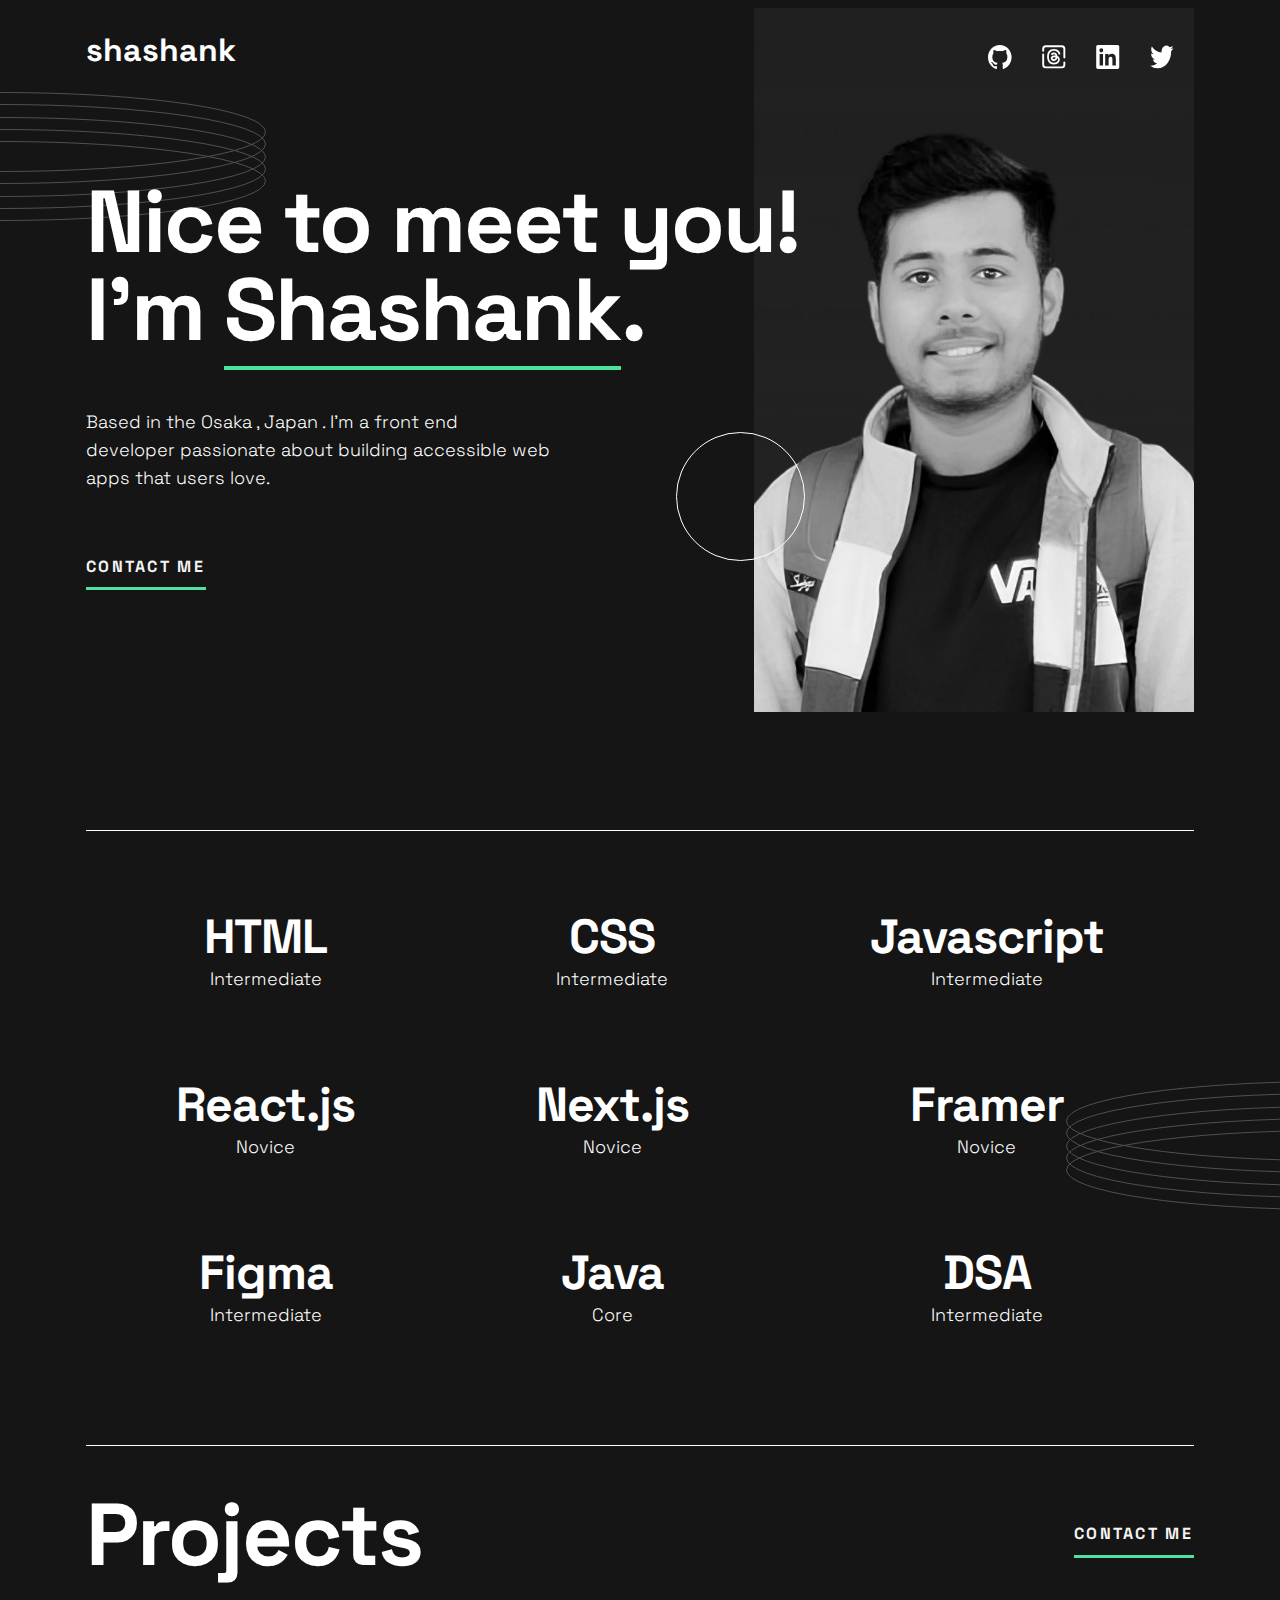
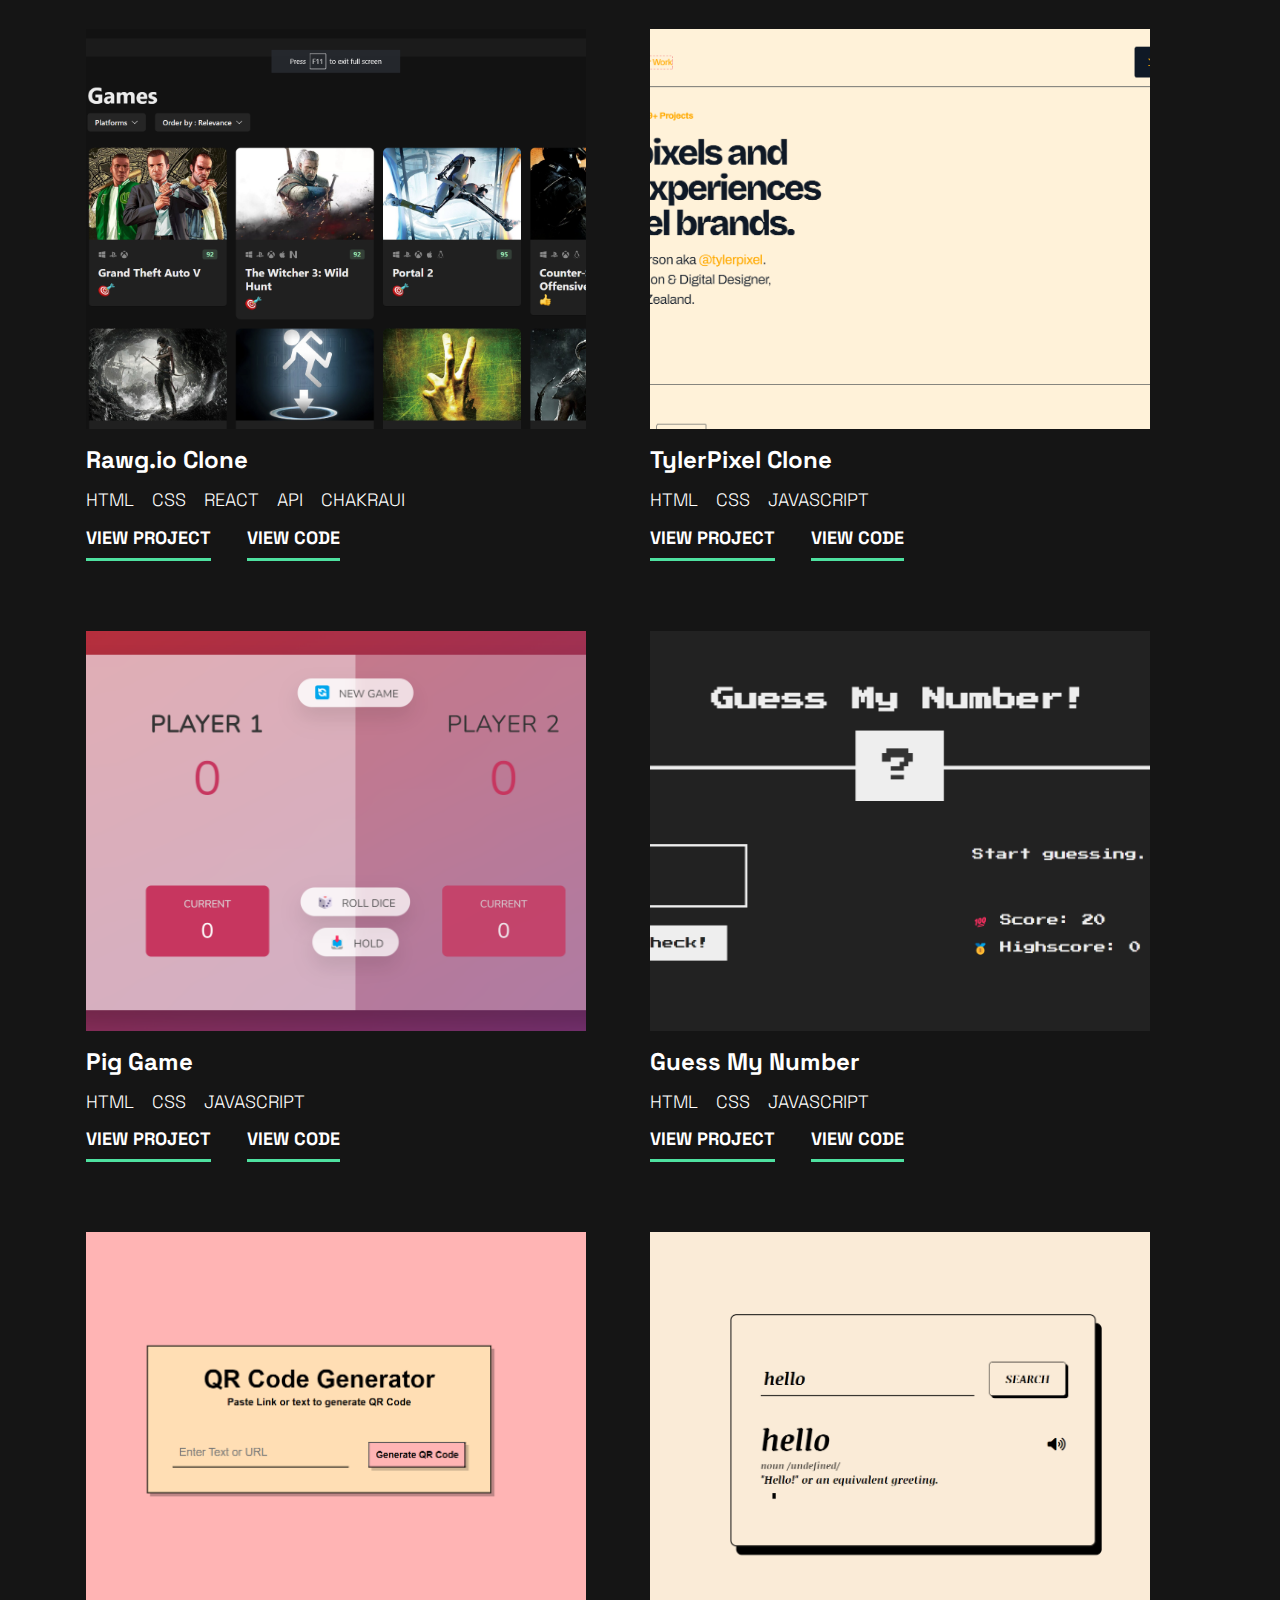
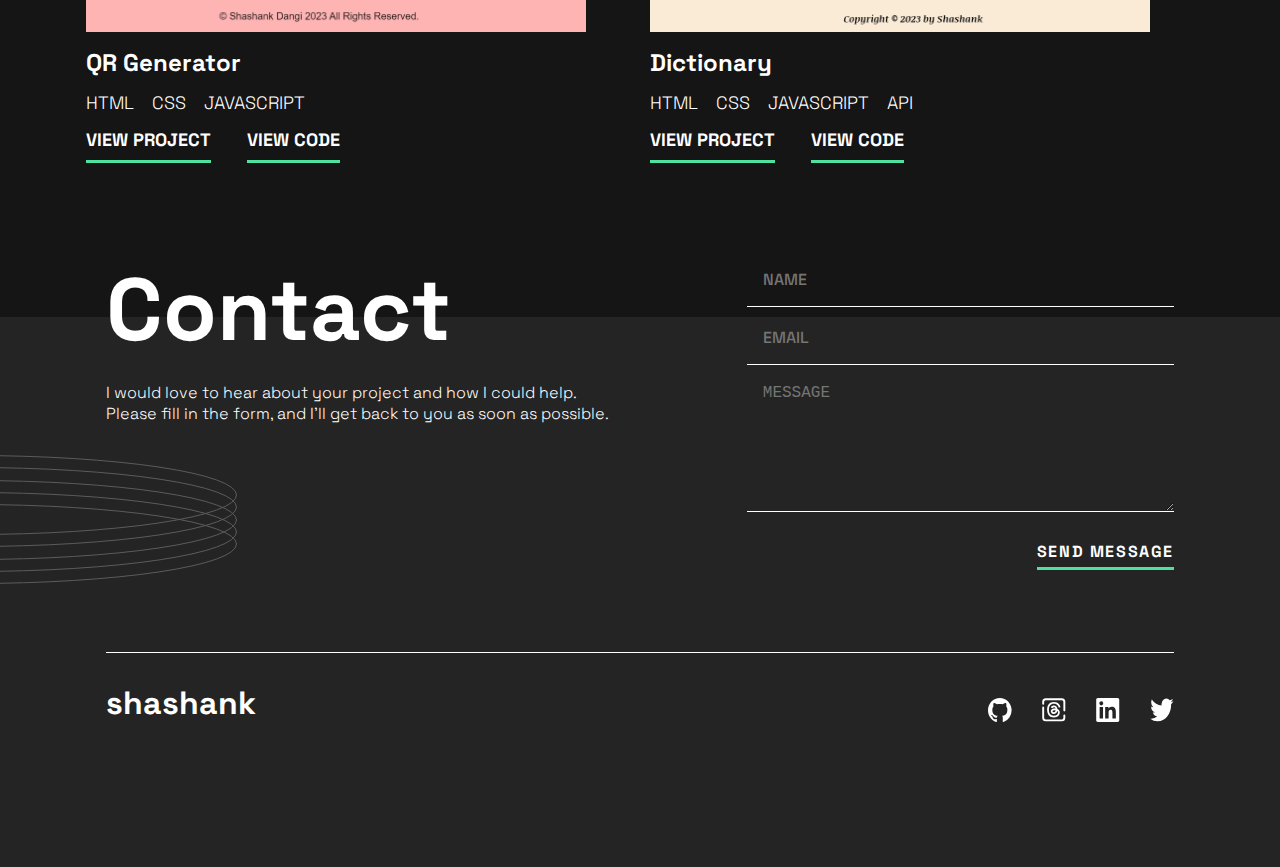
==== commit 94becbc5: "Updated Projects" ====
--- a/index.html
+++ b/index.html
@@ -1,191 +1,297 @@
 <!DOCTYPE html>
 <html lang="en">
-
-<head>
+  <head>
     <meta charset="UTF-8" />
     <meta name="viewport" content="width=device-width, initial-scale=1.0" />
     <title>Portfolio</title>
     <link rel="stylesheet" href="style.css" />
-</head>
-
-<body>
+  </head>
+
+  <body>
     <div class="hero-img"></div>
     <div class="wrapper">
-        <header>
-            <div class="logo">shashank</div>
-            <nav>
-                <ul>
-                    <li><a href="https://github.com/shashankdangi" target="_blank"><img src="./assets/images/icon-github.svg" alt=""></a></li>
-                    <li><a href="https://www.threads.net/@its_shashankdangi" target="_blank"><img src="./assets/images/threads.svg" alt=""></a></li>
-                    <li><a href="https://www.linkedin.com/in/shashank-dangi/" target="_blank"><img src="./assets/images/icon-linkedin.svg" alt=""></a></li>
-                    <li><a href="https://twitter.com/sss12212001" target="_blank"><img src="./assets/images/icon-twitter.svg" alt=""></a></li>
-                </ul>
-            </nav>
+      <header>
+        <div class="logo">shashank</div>
+        <nav>
+          <ul>
+            <li>
+              <a href="https://github.com/shashankdangi" target="_blank"
+                ><img src="./assets/images/icon-github.svg" alt=""
+              /></a>
+            </li>
+            <li>
+              <a
+                href="https://www.threads.net/@its_shashankdangi"
+                target="_blank"
+                ><img src="./assets/images/threads.svg" alt=""
+              /></a>
+            </li>
+            <li>
+              <a
+                href="https://www.linkedin.com/in/shashank-dangi/"
+                target="_blank"
+                ><img src="./assets/images/icon-linkedin.svg" alt=""
+              /></a>
+            </li>
+            <li>
+              <a href="https://twitter.com/sss12212001" target="_blank"
+                ><img src="./assets/images/icon-twitter.svg" alt=""
+              /></a>
+            </li>
+          </ul>
+        </nav>
+      </header>
+      <div class="rings"></div>
+      <div class="circle"></div>
+      <main>
+        <h1>Nice to meet you! I'm <span>Shashank</span>.</h1>
+        <h2>
+          Based in the Osaka , Japan . I'm a front end developer passionate
+          about building accessible web apps that users love.
+        </h2>
+
+        <p class="contact"><a href="#">Contact Me</a></p>
+      </main>
+      <span class="separator"></span>
+      <section class="skills">
+        <div>
+          <h3>HTML</h3>
+          <p>Intermediate</p>
+        </div>
+
+        <div>
+          <h3>CSS</h3>
+          <p>Intermediate</p>
+        </div>
+
+        <div>
+          <h3>Javascript</h3>
+          <p>Intermediate</p>
+        </div>
+
+        <div>
+          <h3>React.js</h3>
+          <p>Novice</p>
+        </div>
+        <div>
+          <h3>Next.js</h3>
+          <p>Novice</p>
+        </div>
+
+        <div>
+          <h3>Framer</h3>
+          <p>Novice</p>
+        </div>
+
+        <div>
+          <h3>Figma</h3>
+          <p>Intermediate</p>
+        </div>
+        <div>
+          <h3>Java</h3>
+          <p>Core</p>
+        </div>
+        <div>
+          <h3>DSA</h3>
+          <p>Intermediate</p>
+        </div>
+
+        <div class="rings left"></div>
+      </section>
+      <span class="separator"></span>
+      <section>
+        <div class="works">
+          <h2>Projects</h2>
+          <h3 class="contact"><a href="#">Contact me</a></h3>
+        </div>
+        <div class="project">
+          <div class="projects">
+            <img src="./assets/images/rawg.webp" alt="" />
+            <p class="title">Rawg.io Clone</p>
+            <div class="tag">
+              <p>HTML</p>
+              <p>css</p>
+              <p>React</p>
+              <p>API</p>
+              <p>ChakraUI</p>
+            </div>
+            <div class="source">
+              <a
+                href="https://game-hub-nu-vert.vercel.app/"
+                class="live"
+                target="_blank"
+                >View Project</a
+              >
+              <a
+                href="https://github.com/shashankdangi/Rawg-Clone"
+                class="live"
+                target="_blank"
+                >View Code</a
+              >
+            </div>
+          </div>
+          <div class="projects">
+            <img src="./assets/images/tyler.png" alt="" />
+            <p class="title">TylerPixel Clone</p>
+            <div class="tag">
+              <p>html</p>
+              <p>css</p>
+              <p>javascript</p>
+            </div>
+            <div class="source">
+              <a
+                href="https://shashankdangi.github.io/TylerPixel-Clone/"
+                class="live"
+                >View Project</a
+              >
+              <a
+                href="https://github.com/shashankdangi/TylerPixel-Clone"
+                class="live"
+                >View Code</a
+              >
+            </div>
+          </div>
+          <div class="projects">
+            <img src="./assets/images/pig.png" alt="" />
+            <p class="title">Pig Game</p>
+            <div class="tag">
+              <p>html</p>
+              <p>css</p>
+              <p>Javascript</p>
+            </div>
+            <div class="source">
+              <a href="https://shashankdangi.github.io/PigGame/" class="live"
+                >View Project</a
+              >
+              <a href="https://github.com/shashankdangi/PigGame" class="live"
+                >View Code</a
+              >
+            </div>
+          </div>
+          <div class="projects">
+            <img src="./assets/images/guess.png" alt="" />
+            <p class="title">Guess My Number</p>
+            <div class="tag">
+              <p>html</p>
+              <p>css</p>
+              <p>javascript</p>
+            </div>
+            <div class="source">
+              <a
+                href="https://shashankdangi.github.io/GuessMyNumber/"
+                class="live"
+                >View Project</a
+              >
+              <a
+                href="https://github.com/shashankdangi/GuessMyNumber"
+                class="live"
+                >View Code</a
+              >
+            </div>
+          </div>
+          <div class="projects">
+            <img src="./assets/images/qr.png" alt="" />
+            <p class="title">QR Generator</p>
+            <div class="tag">
+              <p>html</p>
+              <p>css</p>
+              <p>Javascript</p>
+            </div>
+            <div class="source">
+              <a
+                href="https://shashankdangi.github.io/QR-CodeGenerator/"
+                class="live"
+                >View Project</a
+              >
+              <a
+                href="https://github.com/shashankdangi/QR-CodeGenerator"
+                class="live"
+                >View Code</a
+              >
+            </div>
+          </div>
+          <div class="projects">
+            <img src="./assets/images/dictionary.png" alt="" />
+            <p class="title">Dictionary</p>
+            <div class="tag">
+              <p>html</p>
+              <p>css</p>
+              <p>javascript</p>
+              <p>api</p>
+            </div>
+            <div class="source">
+              <a href="https://shashankdangi.github.io/DICTIONARY/" class="live"
+                >View Project</a
+              >
+              <a href="https://github.com/shashankdangi/DICTIONARY" class="live"
+                >View Code</a
+              >
+            </div>
+          </div>
+        </div>
+      </section>
+      <section class="contact-form">
+        <div class="items">
+          <div class="nleft">
+            <h1>Contact</h1>
+            <h3>
+              I would love to hear about your project and how I could help.
+              Please fill in the form, and I’ll get back to you as soon as
+              possible.
+            </h3>
+          </div>
+          <div class="nright">
+            <form action="POST">
+              <input type="text" placeholder="NAME" />
+              <input type="email" placeholder="EMAIL" />
+              <textarea
+                name="message"
+                id=""
+                cols="30"
+                rows="10"
+                placeholder="MESSAGE"
+              ></textarea>
+              <div class="form"></div>
+              <p class="submit"><a href="#" type="submit">Send Message</a></p>
+            </form>
+          </div>
+        </div>
+
+        <span class="separator"></span>
+
+        <header class="footer">
+          <div class="logo">shashank</div>
+          <nav>
+            <ul>
+              <li>
+                <a href="https://github.com/shashankdangi" target="_blank"
+                  ><img src="./assets/images/icon-github.svg" alt=""
+                /></a>
+              </li>
+              <li>
+                <a
+                  href="https://www.threads.net/@its_shashankdangi"
+                  target="_blank"
+                  ><img src="./assets/images/threads.svg" alt=""
+                /></a>
+              </li>
+              <li>
+                <a
+                  href="https://www.linkedin.com/in/shashank-dangi/"
+                  target="_blank"
+                  ><img src="./assets/images/icon-linkedin.svg" alt=""
+                /></a>
+              </li>
+              <li>
+                <a href="https://twitter.com/sss12212001" target="_blank"
+                  ><img src="./assets/images/icon-twitter.svg" alt=""
+                /></a>
+              </li>
+            </ul>
+          </nav>
         </header>
-        <div class="rings"></div>
-        <div class="circle"></div>
-        <main>
-            <h1>Nice to meet you! I'm <span>Shashank</span>.</h1>
-            <h2>
-                Based in the New Delhi , India. I'm a front end developer passionate
-                about building accessible web apps that users love.
-            </h2>
-
-            <p class="contact"><a href="#">Contact Me</a></p>
-        </main>
-        <span class="separator"></span>
-        <section class="skills">
-            <div>
-                <h3>HTML</h3>
-                <p>Intermediate</p>
-            </div>
-
-            <div>
-                <h3>CSS</h3>
-                <p>Intermediate</p>
-            </div>
-
-            <div>
-                <h3>Javascript</h3>
-                <p>Intermediate</p>
-            </div>
-
-            <div>
-                <h3>React.js</h3>
-                <p>Novice</p>
-            </div>
-
-            <div>
-                <h3>Sass</h3>
-                <p>Intermediate</p>
-            </div>
-
-            <div>
-                <h3>Figma</h3>
-                <p>Intermediate</p>
-            </div>
-            <div class="rings left"></div>
-        </section>
-        <span class="separator"></span>
-        <section>
-            <div class="works">
-                <h2>Projects</h2>
-                <h3 class="contact"><a href="#">Contact me</a></h3>
-            </div>
-            <div class="project">
-                <div class="projects">
-                    <img src="./assets/images/thumbnail-project-1-small.webp" alt="" />
-                    <p class="title">Design Portfolio</p>
-                    <div class="tag">
-                        <p>html</p>
-                        <p>css</p>
-                    </div>
-                    <div class="source">
-                        <a href="#" class="live">View Project</a>
-                        <a href="#" class="live">View Code</a>
-                    </div>
-                </div>
-                <div class="projects">
-                    <img src="./assets/images/thumbnail-project-2-small.webp" alt="" />
-                    <p class="title">Design Portfolio</p>
-                    <div class="tag">
-                        <p>html</p>
-                        <p>css</p>
-                    </div>
-                    <div class="source">
-                        <a href="#" class="live">View Project</a>
-                        <a href="#" class="live">View Code</a>
-                    </div>
-                </div>
-                <div class="projects">
-                    <img src="./assets/images/thumbnail-project-4-small.webp" alt="" />
-                    <p class="title">Design Portfolio</p>
-                    <div class="tag">
-                        <p>html</p>
-                        <p>css</p>
-                    </div>
-                    <div class="source">
-                        <a href="#" class="live">View Project</a>
-                        <a href="#" class="live">View Code</a>
-                    </div>
-                </div>
-                <div class="projects">
-                    <img src="./assets/images/thumbnail-project-5-small.webp" alt="" />
-                    <p class="title">Design Portfolio</p>
-                    <div class="tag">
-                        <p>html</p>
-                        <p>css</p>
-                    </div>
-                    <div class="source">
-                        <a href="#" class="live">View Project</a>
-                        <a href="#" class="live">View Code</a>
-                    </div>
-                </div>
-                <div class="projects">
-                    <img src="./assets/images/thumbnail-project-6-small.webp" alt="" />
-                    <p class="title">Design Portfolio</p>
-                    <div class="tag">
-                        <p>html</p>
-                        <p>css</p>
-                        <p>Javascript</p>
-                    </div>
-                    <div class="source">
-                        <a href="#" class="live">View Project</a>
-                        <a href="#" class="live">View Code</a>
-                    </div>
-                </div>
-                <div class="projects">
-                    <img src="./assets/images/thumbnail-project-3-small.webp" alt="" />
-                    <p class="title">Design Portfolio</p>
-                    <div class="tag">
-                        <p>html</p>
-                        <p>css</p>
-                    </div>
-                    <div class="source">
-                        <a href="#" class="live">View Project</a>
-                        <a href="#" class="live">View Code</a>
-                    </div>
-                </div>
-            </div>
-        </section>
-        <section class="contact-form">
-            <div class="items">
-                <div class="nleft">
-                    <h1>Contact</h1>
-                    <h3>
-                        I would love to hear about your project and how I could help. Please
-                        fill in the form, and I’ll get back to you as soon as possible.
-                    </h3>
-                </div>
-                <div class="nright">
-                    <form action="POST">
-                        <input type="text" placeholder="NAME" />
-                        <input type="email" placeholder="EMAIL" />
-                        <textarea name="message" id="" cols="30" rows="10" placeholder="MESSAGE"></textarea>
-                        <div class="form"></div>
-                        <p class="submit"><a href="#" type="submit">Send Message</a></p>
-                    </form>
-                </div>
-            </div>
-
-            <span class="separator"></span>
-
-            <header class="footer">
-                <div class="logo">shashank</div>
-                <nav>
-                    <ul>
-                        <li><a href="https://github.com/shashankdangi" target="_blank"><img src="./assets/images/icon-github.svg" alt=""></a></li>
-                        <li><a href="https://www.threads.net/@its_shashankdangi" target="_blank"><img src="./assets/images/threads.svg" alt=""></a></li>
-                        <li><a href="https://www.linkedin.com/in/shashank-dangi/" target="_blank"><img src="./assets/images/icon-linkedin.svg" alt=""></a></li>
-                        <li><a href="https://twitter.com/sss12212001" target="_blank"><img src="./assets/images/icon-twitter.svg" alt=""></a></li>
-                    </ul>
-                </nav>
-            </header>
-        </section>
+      </section>
     </div>
     <div class="bg"></div>
-
-
-</body>
-
-</html>+  </body>
+</html>
--- a/style.css
+++ b/style.css
@@ -1,436 +1,427 @@
 /* -----------------root values -------------------- */
-@import url('https://fonts.googleapis.com/css2?family=Space+Grotesk:wght@300;400;500;600;700&display=swap');
-:root{
-    --background-color: #151515;
-    --green-color: #4EE1A0;
-    --light-dark: #242424;
-    --white: #D9D9D9;
-    --pure-white: #FFFFFF;
-}
-html{
-    font-size: 62.5%;
-}
-::-webkit-scrollbar{
-    display: none;
-}
-.HeadingXL{
-    font-family: 'Space Grotesk', sans-serif;
-    font-weight: bold;
-    font-size: 8.8rem;
-    line-height: 8.8rem;
-    letter-spacing: -.2rem;
-}
-
-.HeadingL{
-    font-family: 'Space Grotesk' , sans-serif;
-    font-weight: bold;
-    font-size: 4.8rem;
-    line-height: 5.6rem;
-    letter-spacing: -.1rem;
-    
-
-}
-
-.HeadingM{
-    font-family: 'Space Grotesk';
-    font-weight: bold;
-    font-size: 2.4rem;
-    line-height: 3.2rem;
-    letter-spacing: 0rem;
-}
-
-.Body{
-    font-family: 'Space Grotesk', sans-serif;
-    font-weight: 500;
-    font-size: 1.8rem;
-    line-height: 2.8rem;
-    letter-spacing: 0;
+@import url("https://fonts.googleapis.com/css2?family=Space+Grotesk:wght@300;400;500;600;700&display=swap");
+:root {
+  --background-color: #151515;
+  --green-color: #4ee1a0;
+  --light-dark: #242424;
+  --white: #d9d9d9;
+  --pure-white: #ffffff;
+}
+html {
+  font-size: 62.5%;
+}
+::-webkit-scrollbar {
+  display: none;
+}
+.HeadingXL {
+  font-family: "Space Grotesk", sans-serif;
+  font-weight: bold;
+  font-size: 8.8rem;
+  line-height: 8.8rem;
+  letter-spacing: -0.2rem;
+}
+
+.HeadingL {
+  font-family: "Space Grotesk", sans-serif;
+  font-weight: bold;
+  font-size: 4.8rem;
+  line-height: 5.6rem;
+  letter-spacing: -0.1rem;
+}
+
+.HeadingM {
+  font-family: "Space Grotesk";
+  font-weight: bold;
+  font-size: 2.4rem;
+  line-height: 3.2rem;
+  letter-spacing: 0rem;
+}
+
+.Body {
+  font-family: "Space Grotesk", sans-serif;
+  font-weight: 500;
+  font-size: 1.8rem;
+  line-height: 2.8rem;
+  letter-spacing: 0;
 }
 
 /* !-----------------------------------Mobile First CSS ------------------------------ */
 /* ------------------------body------------------------- */
-*,::before,::after{
+*,
+::before,
+::after {
+  margin: 0;
+  padding: 0;
+  box-sizing: border-box;
+}
+body {
+  background-color: var(--background-color);
+  font-family: "Space Grotesk", sans-serif;
+  color: white;
+  height: auto;
+  margin: 0 auto;
+}
+
+/*----------header-----------------*/
+.wrapper {
+  margin: 0 auto;
+  max-width: 37em;
+  overflow: hidden;
+}
+
+header {
+  padding: 2em;
+}
+.logo {
+  font-size: 2.4rem;
+  width: 12rem;
+  font-weight: bold;
+  margin: 0 auto;
+  z-index: 1;
+}
+nav ul {
+  z-index: 1;
+  display: flex;
+  justify-content: center;
+  gap: 2em;
+  margin-top: 1.5em;
+  list-style: none;
+}
+
+.hero-img {
+  background-image: url("./photo.webp");
+  background-repeat: no-repeat;
+  width: 17em;
+  height: 38em;
+  background-position: center center;
+  background-size: contain;
+  margin: 0 auto;
+  z-index: -2;
+  position: absolute;
+  top: 0;
+  left: 0;
+  right: 0;
+}
+.decoration {
+  height: 30em;
+}
+.rings {
+  background: url("./assets/images/pattern-rings.svg");
+  width: 60em;
+  height: 30em;
+  background-repeat: no-repeat;
+  z-index: -3;
+  position: relative;
+  transform: translateX(-35em) translateY(0em);
+}
+.circle {
+  background: url(./assets/images/pattern-circle.svg);
+  width: 6em;
+  height: 130px;
+  position: absolute;
+  transform: translateX(31em) translateY(-17em);
+  background-repeat: no-repeat;
+  z-index: -4;
+}
+/* ----------------------main------------------- */
+
+main h1 {
+  font-weight: bold;
+  font-size: 4rem;
+  line-height: 4rem;
+  letter-spacing: -0.1rem;
+  text-align: center;
+  top: 10em;
+}
+main h1 span {
+  border-bottom: 0.4rem solid #4ee1a0;
+}
+
+main h2 {
+  font-weight: 200;
+  font-size: 1.6rem;
+  text-align: center;
+  padding: 2em;
+}
+
+.contact {
+  text-align: center;
+  text-transform: uppercase;
+  font-size: 1.6rem;
+  font-weight: bold;
+  border-bottom: 0.3rem solid #4ee1a0;
+  width: 10rem;
+  margin: 0 auto 5em auto;
+}
+
+.contact a {
+  color: #f3f3f3;
+  text-decoration: none;
+  padding-bottom: 0.5em;
+  line-height: 2.25;
+}
+
+span.separator {
+  display: block;
+  width: 34em;
+  margin: 0 auto;
+  border-bottom: 1px solid white;
+}
+
+.skills h3 {
+  text-align: center;
+  font-size: 3.2rem;
+  font-weight: bold;
+  margin: 0;
+}
+.skills p {
+  text-align: center;
+  font-weight: 500;
+  font-size: 1.6rem;
+  margin-bottom: 2em;
+}
+.skills h3:nth-child(1) {
+  margin-top: 1em;
+}
+
+.left {
+  width: 60em;
+  transform: translateX(20em) translateY(-9em);
+  z-index: -4;
+  position: absolute;
+  width: 18em;
+}
+.works {
+  font-weight: bold;
+  font-size: 3rem;
+  display: flex;
+  align-items: center;
+  padding-top: 1.5em;
+  justify-content: space-between;
+}
+.works .contact {
+  margin: 0;
+  padding-bottom: 0.5em;
+}
+
+/* ---------Projects------------ */
+.projects {
+  margin-top: 5em;
+}
+.projects img {
+  width: 37em;
+  height: 25.3em;
+  object-fit: cover;
+}
+.projects .title {
+  margin-top: 0.5em;
+  font-size: 2.4rem;
+  font-weight: bold;
+  /* line-height: 3.2; */
+}
+.projects .tag {
+  text-align: right;
+  text-transform: uppercase;
+  display: flex;
+  gap: 1em;
+  font-size: 1.8rem;
+  font-weight: 300;
+  line-height: 2.8;
+}
+.source {
+  display: flex;
+  justify-content: space-between;
+  width: 70%;
+  font-size: 1.8rem;
+  font-weight: bold;
+  text-transform: uppercase;
+}
+.source a {
+  text-decoration: none;
+  color: white;
+  padding-bottom: 0.5em;
+  border-bottom: 0.2em solid #4ee1a0;
+}
+/* ------------contact form----------- */
+.contact-form {
+  margin-top: 4em;
+  padding: 2em;
+  background-color: var(--light-dark);
+  text-align: center;
+}
+.contact-form h1 {
+  font-size: 4rem;
+  font-weight: bold;
+}
+.contact-form h3 {
+  font-weight: 500;
+  font-size: 1.6rem;
+  padding: 1em;
+}
+
+.contact-form form input {
+  font-family: "Space Grotesk", sans-serif;
+  width: 100%;
+  font-size: 1.6rem;
+  padding: 0.6em;
+  font-weight: 500;
+}
+
+.contact-form form input[type="text"] {
+  background: none;
+  border-style: none;
+  border-bottom: 1px solid white;
+  margin-bottom: 0.2em;
+  color: white;
+}
+.contact-form form input[type="email"] {
+  background: none;
+  border-style: none;
+  border-bottom: 1px solid white;
+  margin-bottom: 0.2em;
+  color: white;
+}
+.contact-form form textarea {
+  width: 100%;
+  background: none;
+  border-style: none;
+  border-bottom: 1px solid white;
+  color: white;
+  font-size: 1.6rem;
+  padding: 0.5em;
+  font-weight: 500;
+}
+.submit {
+  font-size: 1.6rem;
+  font-weight: bold;
+  text-transform: uppercase;
+  line-height: 2.6;
+  letter-spacing: 0.1em;
+  text-align: right;
+  padding-top: 2em;
+  margin-bottom: 5em;
+}
+
+.form {
+  background: url("./assets/images/pattern-rings.svg");
+  width: 60em;
+  transform: translateX(-36em) translateY(-15em);
+  height: 20em;
+  max-height: 20em;
+  position: absolute;
+  background-repeat: no-repeat;
+  overflow: hidden;
+}
+.submit a {
+  text-decoration: none;
+  color: white;
+  padding-bottom: 0.3em;
+  border-bottom: 0.3rem solid #4ee1a0;
+}
+.footer {
+  padding: 5em;
+}
+
+/* -------------Micro Interactions------------ */
+
+.contact:hover a {
+  color: #4ee1a0;
+}
+
+.source .live:hover {
+  color: #4ee1a0;
+}
+
+.submit:hover a {
+  color: #4ee1a0;
+}
+
+.contact-form input[type="text"]:active,
+.contact-form input[type="text"]:focus,
+.contact-form input[type="email"]:active,
+.contact-form input[type="email"]:focus,
+.contact-form textarea:active,
+.contact-form textarea:focus {
+  outline: none;
+  border-bottom: 1px solid #4ee1a0;
+}
+
+/* !---------------------------Desktop CSS------------------------------- */
+
+@media only screen and (min-width: 980px) {
+  html {
+    font-size: 62.5%;
+  }
+  .wrapper {
+    max-width: 1108px;
+    overflow: unset;
+  }
+  /* -----------------header-------------------- */
+  .logo {
     margin: 0;
-    padding: 0;
-    box-sizing: border-box;
-    
-}
-body{
-    background-color: var(--background-color);
-    font-family: 'Space Grotesk', sans-serif;
-    color: white;
-    height: auto;
-    margin: 0 auto;
-    
-}
-
-/*----------header-----------------*/
-.wrapper{
-    margin: 0 auto;
-    max-width: 37em;
-    overflow: hidden;
-}
-
-
-header{
-   padding: 2em;
-}
-.logo{
-    font-size: 2.4rem;
-    width: 12rem;
-    font-weight: bold;
-    margin: 0 auto;
-    z-index: 1;
-}
-nav ul {
-    z-index: 1;
+    font-size: 3.2rem;
+    font-weight: bold;
+  }
+  nav ul li a img {
+    width: 24px;
+    height: 24px;
+  }
+  header nav ul {
     display: flex;
-    justify-content: center;
-    gap: 2em;
-    margin-top: 1.5em;
-    list-style: none;
-}
-
-.hero-img{
-    background-image: url('./photo.webp');
+    justify-content: space-around;
+    gap: 3em;
+  }
+  header {
+    margin-top: 1em;
+    display: flex;
+    justify-content: space-between;
+    padding-left: 0;
+  }
+  .hero-img {
+    background-image: url("./assets/images/photo-desktop.webp");
     background-repeat: no-repeat;
-    width: 17em;
-    height: 38em;
+    width: 44em;
+    height: 72em;
     background-position: center center;
     background-size: contain;
     margin: 0 auto;
     z-index: -2;
     position: absolute;
     top: 0;
-    left: 0;
-    right: 0;
-}
-.decoration{
-    height: 30em;
-}
-.rings{
-    background: url('./assets/images/pattern-rings.svg');
-    width: 60em;
-    height: 30em;
-    background-repeat: no-repeat;
-    z-index: -3;
-    position: relative;
-    transform: translateX(-35em) translateY(0em);
-}
-.circle{
-    background: url(./assets/images/pattern-circle.svg);
-    width: 6em;
-    height: 130px;
-    position: absolute;
-    transform: translateX(31em) translateY(-17em);
-    background-repeat: no-repeat;
-    z-index: -4;
-}
-/* ----------------------main------------------- */
-
-main h1{
-
-    font-weight: bold;
-    font-size: 4rem;
-    line-height: 4rem;
-    letter-spacing: -.1rem;
-    text-align: center;
-    top: 10em;
-}
-main h1 span{
-    border-bottom: .4rem solid #4ee1a0;
-}
-
-main h2 {
-    font-weight: 200;
-    font-size: 1.6rem;
-    text-align: center;
-    padding: 2em;
-}
-
-.contact{
-    text-align: center;
-    text-transform: uppercase;
-    font-size: 1.6rem;
-    font-weight: bold;
-    border-bottom: .3rem solid #4ee1a0;
-    width: 10rem;
-    margin: 0 auto 5em auto;
-}
-
-.contact a{
-    color: #f3f3f3;
-    text-decoration: none;
-    padding-bottom: .5em;
-    line-height: 2.25;
-}
-
-span.separator{
-    display:block;
-    width: 34em;
-    margin: 0 auto;
-    border-bottom: 1px solid white;
-}
-
-.skills h3{
-    text-align: center;
-    font-size: 3.2rem;
-    font-weight: bold;
-    margin: 0;
-}
-.skills p{
-    text-align: center;
-    font-weight: 500;
-    font-size: 1.6rem;
-    margin-bottom: 2em;
-}
-.skills h3:nth-child(1){
-    margin-top: 1em;
-}
-
-.left{
-    width: 60em;
-    transform: translateX(20em) translateY(-9em);
-    z-index: -4;
-    position: absolute;
-    width: 18em;
-}
-.works{
-    font-weight: bold;
-    font-size: 3rem;
-    display: flex;
-    align-items: center;
-    padding-top: 1.5em;
-    justify-content: space-between;
-}
-.works .contact{
-    margin: 0 ;
-    padding-bottom: .5em;
-}
-
-/* ---------Projects------------ */
-.projects{
-
-   margin-top: 5em;
-
-}
-.projects img{
-    width: 37em;
-    height: 25.3em;
-}
-.projects .title{
-    margin-top: .5em;
-    font-size: 2.4rem;
-    font-weight: bold;
-    /* line-height: 3.2; */
-}
-.projects .tag  {
-    text-align: right;
-    text-transform: uppercase;
-    display: flex;
-    gap: 1em;
-    font-size: 1.8rem;
-    font-weight: 300;
-    line-height: 2.8;
-}
-.source{
-    display: flex;
-    justify-content: space-between;
-    width: 70%;
-    font-size: 1.8rem;
-    font-weight: bold;
-    text-transform: uppercase;
-}
-.source a{
-    text-decoration: none;
-    color: white;
-    padding-bottom: .5em;
-    border-bottom: .2em solid #4ee1a0;
-}
-/* ------------contact form----------- */
-.contact-form{
-    margin-top: 4em;
-    padding: 2em;
-    background-color: var(--light-dark);
-    text-align: center;
-}
-.contact-form h1{
-    font-size: 4rem;
-    font-weight: bold;
-}
-.contact-form h3{
-    font-weight: 500;
-    font-size: 1.6rem;
-    padding: 1em;
-}
-
-.contact-form form input{
-    font-family: 'Space Grotesk', sans-serif;
-   width: 100%;
-   font-size: 1.6rem;
-   padding: .6em;
-   font-weight: 500;
-}
-
-.contact-form form input[type="text"]{
-    background: none;
-    border-style: none;
-    border-bottom: 1px solid white;
-    margin-bottom: .2em;
-    color: white;
-   
-}
-.contact-form form input[type="email"]{
-    background: none;
-    border-style: none;
-    border-bottom: 1px solid white;
-    margin-bottom: .2em;
-    color: white;
-}
-.contact-form form textarea{
-    width: 100%;
-    background: none;
-    border-style: none;
-    border-bottom: 1px solid white;
-    color: white;
-    font-size: 1.6rem;
-    padding: .5em;
-    font-weight: 500;
-}
-.submit{
-    font-size: 1.6rem;
-    font-weight: bold;
-    text-transform: uppercase;
-    line-height: 2.6;
-    letter-spacing: .1em;
-    text-align: right;
-    padding-top: 2em;
-    margin-bottom: 5em;
-}
-
-.form{
-    background: url('./assets/images/pattern-rings.svg');
-    width: 60em;
-    transform: translateX(-36em) translateY(-15em);
-    height: 20em;
-    max-height: 20em;
-    position: absolute;
-    background-repeat: no-repeat;
-    overflow: hidden;
-
-}
-.submit a{
-    text-decoration: none;
-    color: white;
-    padding-bottom: .3em;
-    border-bottom: .3rem solid #4ee1a0;
-    
-}
-.footer{
-    padding: 5em;
-}
-
-/* -------------Micro Interactions------------ */
-
- .contact:hover a{
-    color: #4ee1a0;
-}
-
-.source .live:hover {
-    color:#4ee1a0;
-}
-
-.submit:hover a{
-    color:#4EE1A0;
-}
-
-.contact-form input[type="text"]:active,
-.contact-form input[type="text"]:focus,
-.contact-form input[type="email"]:active,
-.contact-form input[type="email"]:focus,
-.contact-form textarea:active,
-.contact-form textarea:focus{
-    outline: none;
-    border-bottom: 1px solid #4ee1a0;
-}
-
-/* !---------------------------Desktop CSS------------------------------- */
-
-@media  only screen and (min-width: 980px) {
-    html{
-        font-size: 62.5%;
-    }
-    .wrapper{
-        max-width: 1108px;
-        overflow: unset;
-    }
-    /* -----------------header-------------------- */
-    .logo{
-        margin: 0;
-        font-size: 3.2rem;
-        font-weight: bold;
-    }
-    nav ul li a img{
-        width: 24px;
-        height: 24px;
-    }
-    header nav ul {
-        display: flex;
-        justify-content: space-around;
-        gap: 3em;
-    }
-    header{
-        margin-top: 1em;
-        display: flex;
-        justify-content: space-between;
-        padding-left: 0;
-    }
-    .hero-img{
-        background-image: url('./assets/images/photo-desktop.webp');
-        background-repeat: no-repeat;
-        width: 44em;
-        height: 72em;
-        background-position: center center;
-        background-size: contain;
-        margin: 0 auto;
-        z-index: -2;
-        position: absolute;
-        top: 0;
-        transform: translateX(33.4em);
-        
-    }
-    .circle{
-        transform: translateX(59em) translateY(21em);
+    transform: translateX(33.4em);
+  }
+  .circle {
+    transform: translateX(59em) translateY(21em);
     z-index: 0;
     position: absolute;
-    width: 100%;
-    }
-    .rings{
-        width: 60em;
-        height: 13em;
-    }
-
-        /* -----------main-------------- */
-    main{
-        width: 70%;
-        text-align: unset;
-        margin-top: -4%;
-    }
-    main h1{
-        font-family: 'Space Grotesk', sans-serif;
-        font-weight: bold;
-        font-size: 8.8rem;
-        line-height: 8.8rem;
-        text-align: left;
-        letter-spacing: -.2rem;
-    }
-
-   main h1 span {
-    padding-bottom:0;
-   }
-
-   main h2 {
-    font-family: 'Space Grotesk', sans-serif;
+    width: 15%;
+  }
+  .rings {
+    width: 60em;
+    height: 13em;
+  }
+
+  /* -----------main-------------- */
+  main {
+    width: 70%;
+    text-align: unset;
+    margin-top: -4%;
+  }
+  main h1 {
+    font-family: "Space Grotesk", sans-serif;
+    font-weight: bold;
+    font-size: 8.8rem;
+    line-height: 8.8rem;
+    text-align: left;
+    letter-spacing: -0.2rem;
+  }
+
+  main h1 span {
+    padding-bottom: 0;
+  }
+
+  main h2 {
+    font-family: "Space Grotesk", sans-serif;
     font-weight: 300;
     font-size: 1.8rem;
     line-height: 2.8rem;
@@ -438,133 +429,130 @@
     text-align: left;
     width: 60%;
     padding: 3em 0 3em 0;
-
-   }
-   .contact{
+  }
+  .contact {
     font-size: 1.6rem;
     font-weight: bold;
     line-height: 2.6;
-    letter-spacing: .3px;
+    letter-spacing: 0.3px;
     text-align: left;
     letter-spacing: 2.29px;
     width: 7.5em;
-    margin: 0 ;
+    margin: 0;
     margin-bottom: 15em;
-   }
-   
-   span.separator{
-    width:100%;
-   }
-   .skills{
+  }
+
+  span.separator {
+    width: 100%;
+  }
+  .skills {
     display: grid;
     grid-template-columns: repeat(3, auto);
     margin-top: 3em;
     margin-bottom: 8em;
-   }
-   .skills div p{
+  }
+  .skills div p {
     font-weight: 300;
     font-size: 1.8rem;
     line-height: 2.8rem;
     letter-spacing: 0;
-   }
-   .skills div h3{
-    font-family: 'Space Grotesk' , sans-serif;
+  }
+  .skills div h3 {
+    font-family: "Space Grotesk", sans-serif;
     font-weight: bold;
     font-size: 4.8rem;
     line-height: 5.6rem;
-    letter-spacing: -.1rem;
-   }
-   .separator:nth-of-type(2){
-    display: none;
-   }
-   .left{
+    letter-spacing: -0.1rem;
+  }
+  .separator:nth-of-type(2) {
+    /* display: none; */
+  }
+  .left {
     transform: translateX(98em) translateY(22em);
     width: 22.5%;
-   }
-   /* ======Projects========== */
-   .works{
+  }
+  /* ======Projects========== */
+  .works {
     display: flex;
     align-items: center;
-   }
-   .works h2{
+  }
+  .works h2 {
     font-weight: bold;
     font-size: 8.8rem;
     line-height: 8.8rem;
-    letter-spacing: -.2rem;
-   }
-   .works .contact{
+    letter-spacing: -0.2rem;
+  }
+  .works .contact {
     font-size: 1.6rem;
     font-weight: bold;
     padding-bottom: 0;
-   }
-   .project{
+  }
+  .project {
     display: grid;
     gap: 2em;
-    grid-template-columns: repeat(2,auto);
+    grid-template-columns: repeat(2, auto);
     margin-bottom: 7em;
-   }
-   .projects img{
+  }
+  .projects img {
     width: 50em;
-    height:40em;
-   }
-   .projects .title{
+    height: 40em;
+  }
+  .projects .title {
     font-size: 2.4rem;
     font-weight: bold;
-   }
-   .projects .source{
-        justify-content: unset;
-        gap: 2em;
-   }
-   .contact-form{
+  }
+  .projects .source {
+    justify-content: unset;
+    gap: 2em;
+  }
+  .contact-form {
     margin: 0 auto;
     background: none;
-   }
-   .bg{
+  }
+  .bg {
     background-color: var(--light-dark);
     width: 100%;
     height: 55em;
     position: absolute;
     z-index: -999;
     margin-top: -35%;
-   }
-   .contact-form .items{
+  }
+  .contact-form .items {
     display: flex;
     gap: 4em;
     justify-content: space-between;
-   }
-   .contact-form h1{
+  }
+  .contact-form h1 {
     font-size: 8.8rem;
     font-weight: bold;
-   }
-   .contact-form h3{
+  }
+  .contact-form h3 {
     font-size: 1.6rem;
     font-weight: 300;
     padding-left: 0;
-   }
-   .items .nleft{
+  }
+  .items .nleft {
     width: 50%;
     text-align: left;
-   }
-   .items .nright{
+  }
+  .items .nright {
     width: 40%;
-   }
-   .items .nright input[type="text"],
-   .items .nright input[type="email"],
-   .items .nright textarea{
+  }
+  .items .nright input[type="text"],
+  .items .nright input[type="email"],
+  .items .nright textarea {
     padding: 1em;
-   }
-   .items .nright textarea{
+  }
+  .items .nright textarea {
     height: 9em;
-   }
-   .submit{
+  }
+  .submit {
     padding-top: 1em;
-
-   }
-   .form{
+  }
+  .form {
     transform: translateX(-104em) translateY(-6em);
-   }
-   .footer{
+  }
+  .footer {
     padding: 2em 0 2em 0;
-   }
-   
-}+  }
+}
